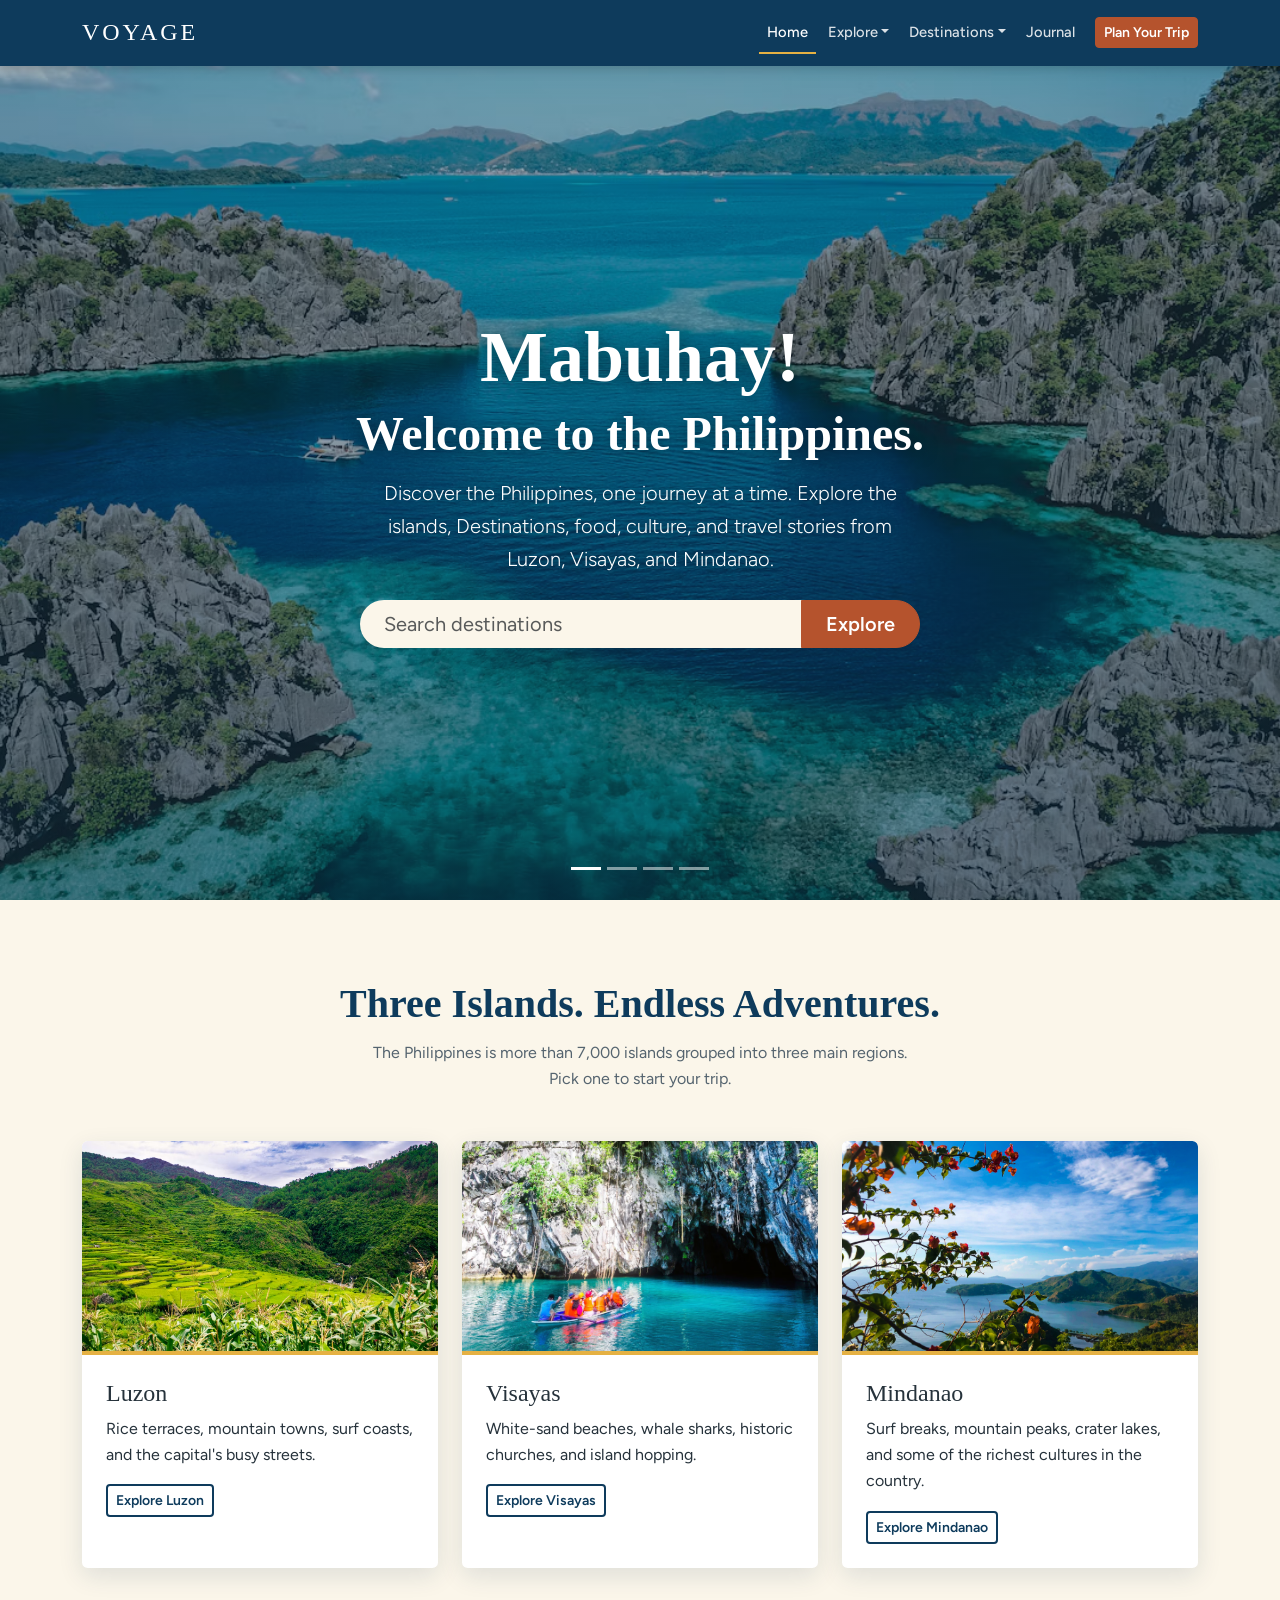
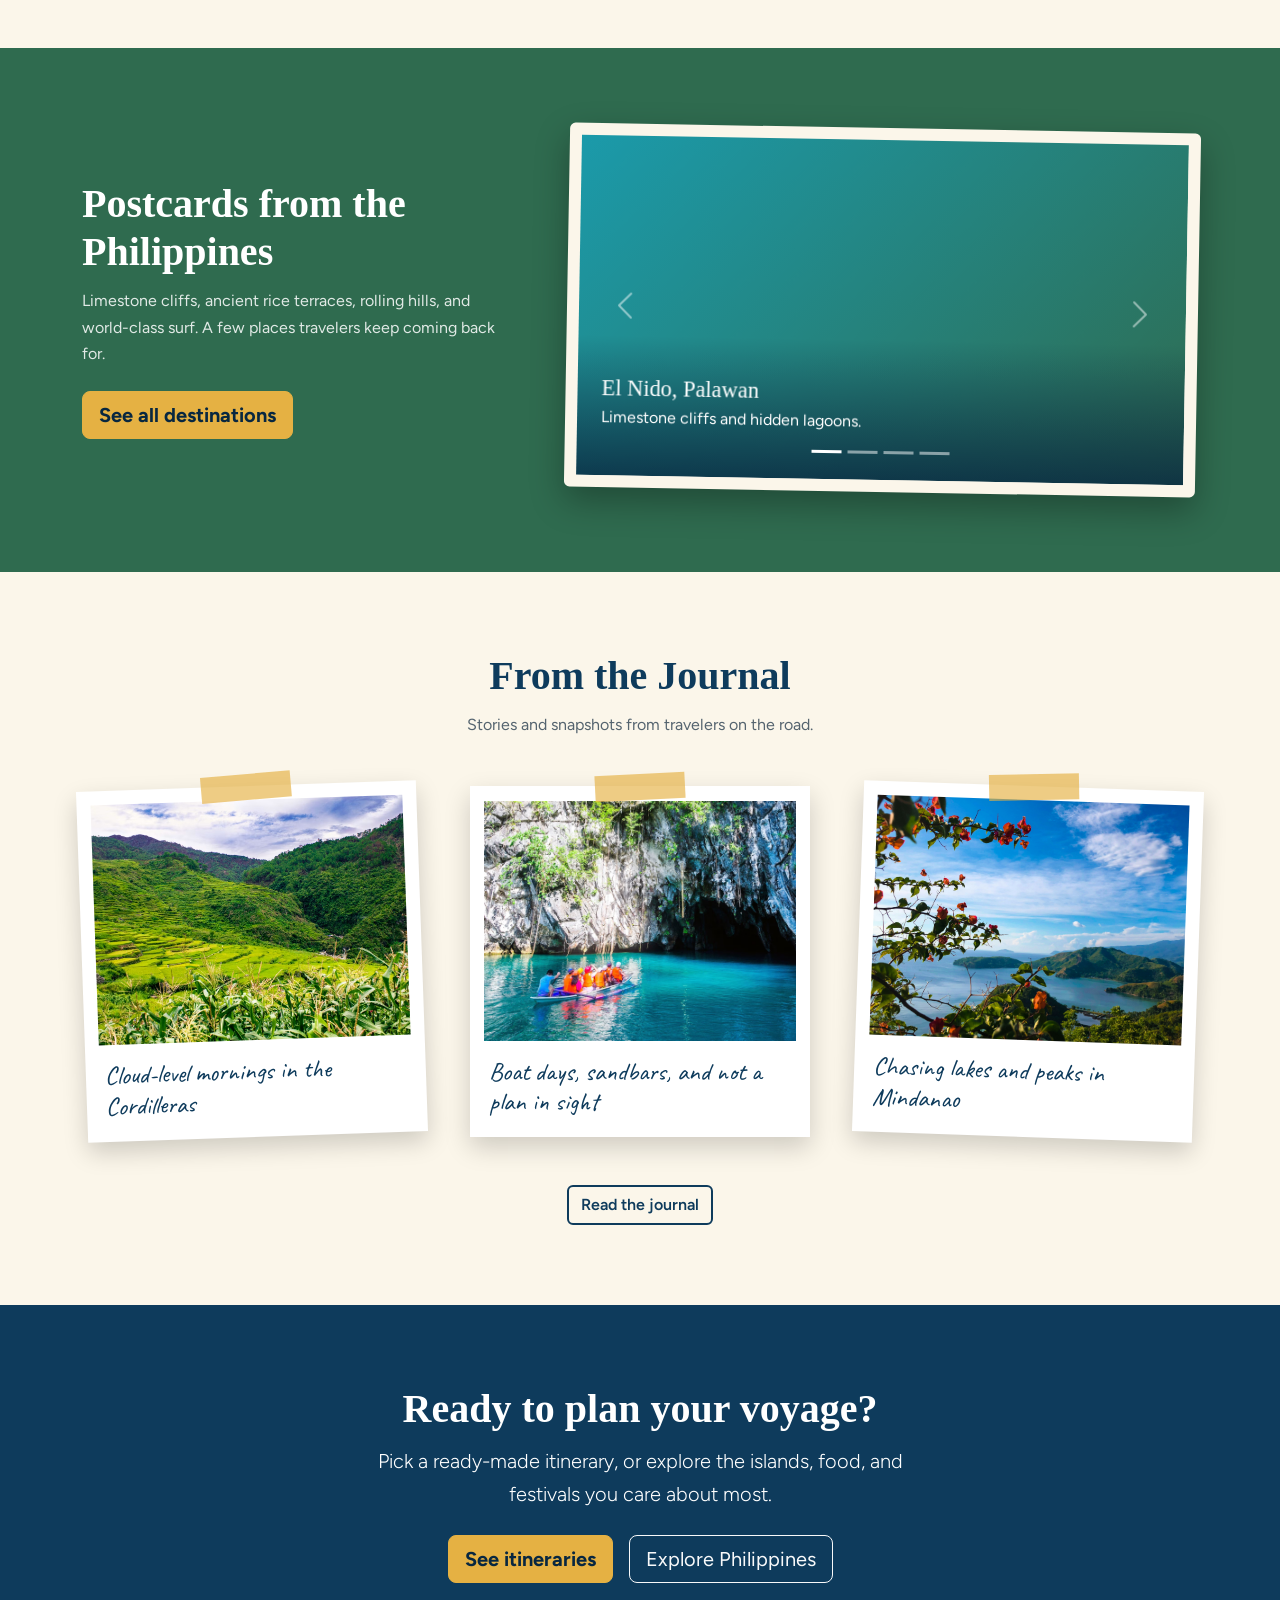
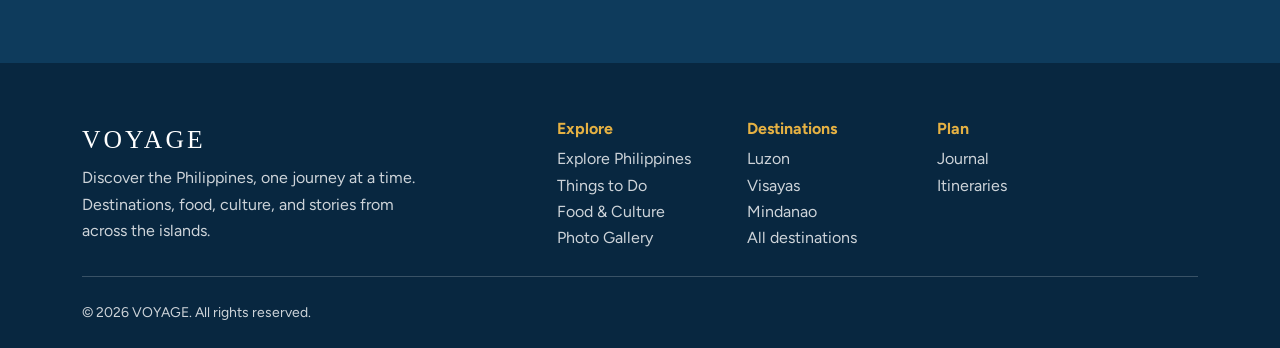
==== index.html @ e84baf8e "Merge branch 'main' of https://github.com/RainnnXD/ITEW-1-FINALS-GROUP-PROJECT" ====
<!doctype html>
<html lang="en">
  <head>
    <meta charset="UTF-8" />
    <meta name="viewport" content="width=device-width, initial-scale=1.0" />
    <meta
      name="description"
      content="Destinations, food, culture, and travel stories from Luzon, Visayas, and Mindanao."
    />
    <title>VOYAGE | Discover the Philippines</title>

    <!-- Bootstrap -->
    <link
      href="https://cdn.jsdelivr.net/npm/bootstrap@5.3.3/dist/css/bootstrap.min.css"
      rel="stylesheet"
    />

    <!-- Fonts -->
    <link rel="preconnect" href="https://fonts.googleapis.com" />
    <link rel="preconnect" href="https://fonts.gstatic.com" crossorigin />
    <link
      href="https://fonts.googleapis.com/css2?family=Caveat:wght@500;700&family=Figtree:wght@400;500;600;700&family=Fraunces:opsz,wght@9..144,600;9..144,700&display=swap"
      rel="stylesheet"
    />


    <!-- Custom CSS -->
    <link href="style.css" rel="stylesheet" />
  </head>
  <body>
    <!-- ========== NAVBAR ========== -->
    <nav
      class="navbar navbar-expand-lg navbar-voyage fixed-top"
      aria-label="Main navigation"
    >
      <div class="container">
        <a class="navbar-brand" href="index.html">VOYAGE</a>
        <button
          class="navbar-toggler"
          type="button"
          data-bs-toggle="offcanvas"
          data-bs-target="#mainMenu"
          aria-controls="mainMenu"
          aria-label="Open menu"
        >
          <span class="navbar-toggler-icon"></span>
        </button>

        <div
          class="offcanvas offcanvas-end offcanvas-voyage"
          tabindex="-1"
          id="mainMenu"
          aria-labelledby="mainMenuLabel"
        >
          <div class="offcanvas-header">
            <h5 class="offcanvas-title" id="mainMenuLabel">VOYAGE</h5>
            <button
              type="button"
              class="btn-close btn-close-white"
              data-bs-dismiss="offcanvas"
              aria-label="Close menu"
            ></button>
          </div>
          <div class="offcanvas-body">
            <ul class="navbar-nav ms-lg-auto align-items-lg-center gap-lg-1">
              <li class="nav-item">
                <a class="nav-link active" href="index.html" aria-current="page"
                  >Home</a
                >
              </li>
              <li class="nav-item dropdown">
                <a
                  class="nav-link dropdown-toggle"
                  href="explore.html"
                  role="button"
                  data-bs-toggle="dropdown"
                  aria-expanded="false"
                  >Explore</a
                >
                <ul class="dropdown-menu dropdown-menu-voyage">
                  <li>
                    <a class="dropdown-item" href="explore.html"
                      >Explore Philippines</a
                    >
                  </li>
                  <li>
                    <a class="dropdown-item" href="things-to-do.html"
                      >Things to Do</a
                    >
                  </li>
                  <li>
                    <a class="dropdown-item" href="itineraries.html"
                      >Iteneraries</a
                    >
                  </li>
                  <li>
                    <a class="dropdown-item" href="food-culture.html"
                      >Food &amp; Culture</a
                    >
                  </li>
                  <li>
                    <a class="dropdown-item" href="gallery.html"
                      >Photo Gallery</a
                    >
                  </li>
                </ul>
              </li>
              <li class="nav-item dropdown">
                <a
                  class="nav-link dropdown-toggle"
                  href="destination.html"
                  role="button"
                  data-bs-toggle="dropdown"
                  aria-expanded="false"
                  >Destinations</a
                >
                <ul class="dropdown-menu dropdown-menu-voyage">
                  <li><a class="dropdown-item" href="luzon.html">Luzon</a></li>
                  <li>
                    <a class="dropdown-item" href="visayas.html">Visayas</a>
                  </li>
                  <li>
                    <a class="dropdown-item" href="mindanao.html">Mindanao</a>
                  </li>
                  <li><hr class="dropdown-divider" /></li>
                  <li>
                    <a class="dropdown-item" href="destination.html"
                      >All destinations</a
                    >
                  </li>
                </ul>
              </li>
              <li class="nav-item">
                <a class="nav-link" href="journal.html">Journal</a>
              </li>
              <li class="nav-item ms-lg-2 mt-2 mt-lg-0">
                <a class="btn btn-terracotta btn-sm" href="itineraries.html"
                  >Plan Your Trip</a
                >
              </li>
            </ul>
          </div>
        </div>
      </div>
    </nav>

    <main id="main" tabindex="-1">
      <!-- ========== HERO (auto-playing carousel background) ========== -->
      <section
        class="hero d-flex align-items-center text-center text-white"
        aria-labelledby="heroHeading"
      >
        <div
          id="heroCarousel"
          class="carousel slide hero-carousel"
          data-bs-ride="carousel"
          data-bs-interval="2800"
          role="region"
          aria-roledescription="carousel"
          aria-label="Photos of the Philippines"
        >
          <div class="carousel-indicators">
            <button
              type="button"
              data-bs-target="#heroCarousel"
              data-bs-slide-to="0"
              class="active"
              aria-current="true"
              aria-label="Slide 1: El Nido"
            ></button>
            <button
              type="button"
              data-bs-target="#heroCarousel"
              data-bs-slide-to="1"
              aria-label="Slide 2: Banaue"
            ></button>
            <button
              type="button"
              data-bs-target="#heroCarousel"
              data-bs-slide-to="2"
              aria-label="Slide 3: Bohol"
            ></button>
            <button
              type="button"
              data-bs-target="#heroCarousel"
              data-bs-slide-to="3"
              aria-label="Slide 4: Siargao"
            ></button>
          </div>

          <div class="carousel-inner">
            <div class="carousel-item active">
              <div
                class="hero-slide hero-slide-1"
                role="img"
                aria-label="Limestone cliffs rising from the lagoons of El Nido"
              ></div>
            </div>
            <div class="carousel-item">
              <div
                class="hero-slide hero-slide-2"
                role="img"
                aria-label="The Banaue rice terraces"
              ></div>
            </div>
            <div class="carousel-item">
              <div
                class="hero-slide hero-slide-3"
                role="img"
                aria-label="Rolling green hills in Bohol"
              ></div>
            </div>
            <div class="carousel-item">
              <div
                class="hero-slide hero-slide-4"
                role="img"
                aria-label="Surf and palm trees on Siargao island"
              ></div>
            </div>
          </div>
        </div>

        <div class="container hero-content">
          <h1 id="heroHeading" class="display-2 fw-bold">
            Mabuhay!
          </h1>
          <h1 id="heroHeading" class="display-5 pb-2 fw-bold">
            Welcome to the Philippines.
          </h1>

          <p class="lead mb-4 fw-light">
            Discover the Philippines, one journey at a time. Explore the
            islands, Destinations, food, culture, and travel stories from Luzon,
            Visayas, and Mindanao.
          </p>

          <form
            class="hero-search mx-auto"
            action="destination.html"
            method="get"
            role="search"
          >
            <label for="destinationSearch" class="visually-hidden"
              >Search destinations</label
            >
            <div class="input-group input-group-lg">
              <input
                type="search"
                id="destinationSearch"
                name="q"
                class="form-control"
                placeholder="Search destinations"
              />
              <button class="btn btn-terracotta px-4" type="submit">
                Explore
              </button>
            </div>
          </form>
        </div>
      </section>

      <!-- ========== THREE ISLANDS ========== -->
      <section class="section" id="islands" aria-labelledby="islandsHeading">
        <div class="container">
          <div class="text-center mb-5">
            <h2 id="islandsHeading" class="section-title">
              Three Islands. Endless Adventures.
            </h2>
            <p class="section-sub mx-auto">
              The Philippines is more than 7,000 islands grouped into three main
              regions. Pick one to start your trip.
            </p>
          </div>

          <div class="row g-4">
            <div class="col-md-4">
              <article class="card island-card h-100">
                <div
                  class="card-img-top island-img island-luzon"
                  role="img"
                  aria-label="Rice terraces and mountains of Luzon"
                ></div>
                <div class="card-body">
                  <h3 class="card-title">Luzon</h3>
                  <p class="card-text">
                    Rice terraces, mountain towns, surf coasts, and the
                    capital's busy streets.
                  </p>
                  <a href="luzon.html" class="btn btn-outline-ocean btn-sm"
                    >Explore Luzon</a
                  >
                </div>
              </article>
            </div>
            <div class="col-md-4">
              <article class="card island-card h-100">
                <div
                  class="card-img-top island-img island-visayas"
                  role="img"
                  aria-label="White sand beach in the Visayas"
                ></div>
                <div class="card-body">
                  <h3 class="card-title">Visayas</h3>
                  <p class="card-text">
                    White-sand beaches, whale sharks, historic churches, and
                    island hopping.
                  </p>
                  <a href="visayas.html" class="btn btn-outline-ocean btn-sm"
                    >Explore Visayas</a
                  >
                </div>
              </article>
            </div>
            <div class="col-md-4">
              <article class="card island-card h-100">
                <div
                  class="card-img-top island-img island-mindanao"
                  role="img"
                  aria-label="Lakes and peaks of Mindanao"
                ></div>
                <div class="card-body">
                  <h3 class="card-title">Mindanao</h3>
                  <p class="card-text">
                    Surf breaks, mountain peaks, crater lakes, and some of the
                    richest cultures in the country.
                  </p>
                  <a href="mindanao.html" class="btn btn-outline-ocean btn-sm"
                    >Explore Mindanao</a
                  >
                </div>
              </article>
            </div>
          </div>
        </div>
      </section>

      <!-- ========== FEATURED DESTINATIONS (Carousel) ========== -->
      <section
        class="section section-green"
        id="featured"
        aria-labelledby="featuredHeading"
      >
        <div class="container">
          <div class="row align-items-center g-5">
            <div class="col-lg-5">
              <h2 id="featuredHeading" class="section-title">
                Postcards from the Philippines
              </h2>
              <p class="text-white-75 mb-4">
                Limestone cliffs, ancient rice terraces, rolling hills, and
                world-class surf. A few places travelers keep coming back for.
              </p>
              <a href="destination.html" class="btn btn-gold btn-lg"
                >See all destinations</a
              >
            </div>

            <div class="col-lg-7">
              <div class="postcard-frame">
                <div
                  id="featuredCarousel"
                  class="carousel slide"
                  role="region"
                  aria-roledescription="carousel"
                  aria-label="Featured destinations"
                >
                  <div class="carousel-indicators">
                    <button
                      type="button"
                      data-bs-target="#featuredCarousel"
                      data-bs-slide-to="0"
                      class="active"
                      aria-current="true"
                      aria-label="Slide 1: El Nido"
                    ></button>
                    <button
                      type="button"
                      data-bs-target="#featuredCarousel"
                      data-bs-slide-to="1"
                      aria-label="Slide 2: Banaue"
                    ></button>
                    <button
                      type="button"
                      data-bs-target="#featuredCarousel"
                      data-bs-slide-to="2"
                      aria-label="Slide 3: Bohol"
                    ></button>
                    <button
                      type="button"
                      data-bs-target="#featuredCarousel"
                      data-bs-slide-to="3"
                      aria-label="Slide 4: Siargao"
                    ></button>
                  </div>

                  <div class="carousel-inner">
                    <div class="carousel-item active">
                      <div
                        class="slide slide-elnido"
                        role="img"
                        aria-label="Limestone cliffs rising from the lagoons of El Nido"
                      ></div>
                      <div class="carousel-caption">
                        <h3>El Nido, Palawan</h3>
                        <p>Limestone cliffs and hidden lagoons.</p>
                      </div>
                    </div>
                    <div class="carousel-item">
                      <div
                        class="slide slide-banaue"
                        role="img"
                        aria-label="The Banaue rice terraces"
                      ></div>
                      <div class="carousel-caption">
                        <h3>Banaue, Ifugao</h3>
                        <p>
                          Rice terraces carved into the Cordillera mountains.
                        </p>
                      </div>
                    </div>
                    <div class="carousel-item">
                      <div
                        class="slide slide-bohol"
                        role="img"
                        aria-label="Rolling green hills in Bohol"
                      ></div>
                      <div class="carousel-caption">
                        <h3>Bohol</h3>
                        <p>Chocolate Hills, tarsiers, and river cruises.</p>
                      </div>
                    </div>
                    <div class="carousel-item">
                      <div
                        class="slide slide-siargao"
                        role="img"
                        aria-label="Surf and palm trees on Siargao island"
                      ></div>
                      <div class="carousel-caption">
                        <h3>Siargao</h3>
                        <p>
                          Surf breaks, palm-lined roads, and island hopping.
                        </p>
                      </div>
                    </div>
                  </div>

                  <button
                    class="carousel-control-prev"
                    type="button"
                    data-bs-target="#featuredCarousel"
                    data-bs-slide="prev"
                  >
                    <span
                      class="carousel-control-prev-icon"
                      aria-hidden="true"
                    ></span>
                    <span class="visually-hidden">Previous destination</span>
                  </button>
                  <button
                    class="carousel-control-next"
                    type="button"
                    data-bs-target="#featuredCarousel"
                    data-bs-slide="next"
                  >
                    <span
                      class="carousel-control-next-icon"
                      aria-hidden="true"
                    ></span>
                    <span class="visually-hidden">Next destination</span>
                  </button>
                </div>
              </div>
            </div>
          </div>
        </div>
      </section>

      <!-- ========== JOURNAL TEASER (Polaroids) ========== -->
      <section class="section" id="journal" aria-labelledby="journalHeading">
        <div class="container">
          <div class="text-center mb-5">
            <h2 id="journalHeading" class="section-title">From the Journal</h2>
            <p class="section-sub mx-auto">
              Stories and snapshots from travelers on the road.
            </p>
          </div>

          <div class="row g-5 justify-content-center">
            <div class="col-sm-8 col-md-4">
              <a href="journal-entry.html" class="text-decoration-none">
                <figure class="polaroid tilt-left mb-0">
                  <div
                    class="polaroid-img island-luzon"
                    role="img"
                    aria-label="Misty rice terraces in the morning"
                  ></div>
                  <figcaption class="handwritten">
                    Cloud-level mornings in the Cordilleras
                  </figcaption>
                </figure>
              </a>
            </div>
            <div class="col-sm-8 col-md-4 mt-md-5">
              <a href="journal-entry.html" class="text-decoration-none">
                <figure class="polaroid mb-0">
                  <div
                    class="polaroid-img island-visayas"
                    role="img"
                    aria-label="A white sandbar surrounded by clear water"
                  ></div>
                  <figcaption class="handwritten">
                    Boat days, sandbars, and not a plan in sight
                  </figcaption>
                </figure>
              </a>
            </div>
            <div class="col-sm-8 col-md-4">
              <a href="journal-entry.html" class="text-decoration-none">
                <figure class="polaroid tilt-right mb-0">
                  <div
                    class="polaroid-img island-mindanao"
                    role="img"
                    aria-label="A crater lake surrounded by peaks"
                  ></div>
                  <figcaption class="handwritten">
                    Chasing lakes and peaks in Mindanao
                  </figcaption>
                </figure>
              </a>
            </div>
          </div>

          <div class="text-center mt-5">
            <a href="journal.html" class="btn btn-outline-ocean"
              >Read the journal</a
            >
          </div>
        </div>
      </section>

      <section class="cta text-center" aria-labelledby="ctaHeading">
        <div class="container">
          <h2 id="ctaHeading" class="section-title">
            Ready to plan your voyage?
          </h2>
          <p class="lead mb-4 mx-auto" style="max-width: 560px">
            Pick a ready-made itinerary, or explore the islands, food, and
            festivals you care about most.
          </p>
          <div class="d-flex flex-wrap justify-content-center gap-3">
            <a href="itineraries.html" class="btn btn-gold btn-lg"
              >See itineraries</a
            >
            <a href="explore.html" class="btn btn-outline-light btn-lg"
              >Explore Philippines</a
            >
          </div>
        </div>
      </section>
    </main>

    <!-- ========== FOOTER ========== -->
    <footer class="footer">
      <div class="container">
        <div class="row g-4">
          <div class="col-lg-4">
            <p class="footer-brand">VOYAGE</p>
            <p class="mb-0">
              Discover the Philippines, one journey at a time. Destinations,
              food, culture, and stories from across the islands.
            </p>
          </div>
          <div class="col-6 col-lg-2 offset-lg-1">
            <h2 class="footer-head">Explore</h2>
            <ul class="list-unstyled mb-0">
              <li><a href="explore.html">Explore Philippines</a></li>
              <li><a href="things-to-do.html">Things to Do</a></li>
              <li><a href="food-culture.html">Food &amp; Culture</a></li>
              <li><a href="gallery.html">Photo Gallery</a></li>
            </ul>
          </div>
          <div class="col-6 col-lg-2">
            <h2 class="footer-head">Destinations</h2>
            <ul class="list-unstyled mb-0">
              <li><a href="luzon.html">Luzon</a></li>
              <li><a href="visayas.html">Visayas</a></li>
              <li><a href="mindanao.html">Mindanao</a></li>
              <li><a href="destination.html">All destinations</a></li>
            </ul>
          </div>
          <div class="col-6 col-lg-2">
            <h2 class="footer-head">Plan</h2>
            <ul class="list-unstyled mb-0">
              <li><a href="journal.html">Journal</a></li>
              <li><a href="itineraries.html">Itineraries</a></li>
            </ul>
          </div>
        </div>
        <hr class="my-4" />
        <p class="small mb-0">&copy; 2026 VOYAGE. All rights reserved.</p>
      </div>
    </footer>

    <!-- Bootstrap JS (navbar offcanvas, dropdowns, carousel, tabs, accordion) -->
    <script src="https://cdn.jsdelivr.net/npm/bootstrap@5.3.3/dist/js/bootstrap.bundle.min.js"></script>
  </body>
</html>
---- style.css ----
:root {
  --cream: #fbf6ea;
  --sand: #f1e7d0;
  --ocean: #0e3b5c;
  --ocean-dark: #082740;
  --green: #2f6b4f;
  --green-dark: #24543e;
  /* Darkened slightly so white text on terracotta passes WCAG AA (4.5:1) */
  --terracotta: #b5532d;
  --terracotta-dark: #96441f;
  --gold: #e5b143;
  --ink: #26323b;

  --bs-body-font-family: "Figtree", system-ui, sans-serif;
  --bs-body-bg: var(--cream);
  --bs-body-color: var(--ink);
  --bs-body-color-rgb: 38, 50, 59;
  /* Bootstrap 5.3 colors links through the -rgb variables */
  --bs-link-color-rgb: 14, 59, 92;
  --bs-link-hover-color-rgb: 8, 39, 64;
}

html {
  scroll-behavior: smooth;
  scroll-padding-top: 76px; /* keeps anchored sections clear of the fixed navbar */
}
body {
  min-height: 100vh;
  padding-top: 64px;
  line-height: 1.65;
}

h1,
h2,
h3,
h4,
h5,
.navbar-brand,
.footer-brand {
  font-family: "Frances", Georgia, serif;
  color: var(--ocean);
}

/* Focus ring: ocean on light backgrounds, gold on dark ones */
:focus-visible {
  outline: 3px solid var(--ocean);
  outline-offset: 2px;
}
.navbar-voyage :focus-visible,
.offcanvas-voyage :focus-visible,
.section-green :focus-visible,
.cta :focus-visible,
.footer :focus-visible,
.hero :focus-visible {
  outline-color: var(--gold);
}

/* ---------- Navbar ---------- */
.navbar-voyage {
  background: var(--ocean);
  min-height: 64px;
  box-shadow: 0 2px 12px rgba(0, 0, 0, 0.2);
}
.navbar-voyage .navbar-brand {
  color: #fff;
  font-size: 1.5rem;
  letter-spacing: 0.12em;
}
.navbar-voyage .nav-link {
  color: rgba(255, 255, 255, 0.85);
  font-size: 0.92rem;
  font-weight: 500;
  padding: 0.5rem 0.7rem;
  border-bottom: 2px solid transparent;
}
.navbar-voyage .nav-link:hover,
.navbar-voyage .nav-link:focus,
.navbar-voyage .nav-link.active,
.navbar-voyage .nav-link.show {
  color: #fff;
  border-bottom-color: var(--gold);
}
.navbar-voyage .navbar-toggler {
  border-color: #ffffff;
  border-width: 2px;
}
.navbar-voyage .navbar-toggler:focus {
  box-shadow: 0 0 0 0.2rem rgba(229, 177, 67, 0.5);
}
.navbar-voyage .navbar-toggler-icon {
  filter: invert(1);
}

.offcanvas-voyage {
  background: var(--ocean);
  color: #fff;
}
.offcanvas-voyage .offcanvas-title {
  color: #fff;
  letter-spacing: 0.12em;
}
@media (min-width: 992px) {
  .offcanvas-voyage {
    background: transparent;
  }
}
.dropdown-menu-voyage {
  --bs-dropdown-link-active-bg: var(--ocean);
  --bs-dropdown-link-hover-bg: var(--sand);
  --bs-dropdown-link-hover-color: var(--ocean);
  background: var(--cream);
  border: 0;
  border-top: 3px solid var(--gold);
  border-radius: 0 0 0.5rem 0.5rem;
}

/* ---------- Buttons (built on Bootstrap's btn variables so
   hover / active / focus / disabled states all work) ---------- */
.btn-terracotta {
  --bs-btn-color: #fff;
  --bs-btn-bg: var(--terracotta);
  --bs-btn-border-color: var(--terracotta);
  --bs-btn-hover-color: #fff;
  --bs-btn-hover-bg: var(--terracotta-dark);
  --bs-btn-hover-border-color: var(--terracotta-dark);
  --bs-btn-focus-shadow-rgb: 229, 177, 67;
  --bs-btn-active-color: #fff;
  --bs-btn-active-bg: var(--terracotta-dark);
  --bs-btn-active-border-color: var(--terracotta-dark);
  --bs-btn-disabled-color: #fff;
  --bs-btn-disabled-bg: var(--terracotta);
  --bs-btn-disabled-border-color: var(--terracotta);
  font-weight: 600;
}
.btn-gold {
  --bs-btn-color: var(--ocean-dark);
  --bs-btn-bg: var(--gold);
  --bs-btn-border-color: var(--gold);
  --bs-btn-hover-color: var(--ocean-dark);
  --bs-btn-hover-bg: #f0c25e;
  --bs-btn-hover-border-color: #f0c25e;
  --bs-btn-focus-shadow-rgb: 229, 177, 67;
  --bs-btn-active-color: var(--ocean-dark);
  --bs-btn-active-bg: #d9a232;
  --bs-btn-active-border-color: #d9a232;
  font-weight: 700;
}
.btn-outline-ocean {
  --bs-btn-color: var(--ocean);
  --bs-btn-border-width: 2px;
  --bs-btn-border-color: var(--ocean);
  --bs-btn-hover-color: #fff;
  --bs-btn-hover-bg: var(--ocean);
  --bs-btn-hover-border-color: var(--ocean);
  --bs-btn-focus-shadow-rgb: 14, 59, 92;
  --bs-btn-active-color: #fff;
  --bs-btn-active-bg: var(--ocean-dark);
  --bs-btn-active-border-color: var(--ocean-dark);
  font-weight: 600;
}

/* ---------- Image placeholders ----------
   Each uses a photo from images/ with a color gradient underneath.
   Drop your photos into images/ using the file names below. */
.hero {
  /* Fills the first screen, minus the 64px fixed navbar */
  min-height: calc(100vh - 64px);
  min-height: calc(100svh - 64px);
  background:
    linear-gradient(
      180deg,
      rgba(8, 39, 64, 0.35) 0%,
      rgba(8, 39, 64, 0.55) 100%
    ),
    url("hero1_img.avif") center / cover no-repeat,
    linear-gradient(180deg, #2c7a8c 0%, #b8bfc0 45%, #e8d7a8 100%);
}
.island-luzon {
  background:
    url("img/luzon.avif") center / cover,
    linear-gradient(135deg, #2f6b4f, #e5b143);
}
.island-luzon:hover {
  transition: ease-in-out 0.2s;
  transform: scale(1.03);
}
.island-visayas {
  background:
    url("img/visayas.avif") center / cover,
    linear-gradient(135deg, #1b9aaa, #f3e2b3);
}
.island-visayas:hover {
  transition: ease-in-out 0.2s;
  transform: scale(1.03);
}
.island-mindanao {
  background:
    url("img/mindanao.jpg") center / cover,
    linear-gradient(135deg, #0e3b5c, #3f8f87);
}
.island-mindanao:hover {
  transition: ease-in-out 0.2s;
  transform: scale(1.03);
}
.slide-elnido {
  background:
    url("images/elnido.jpg") center / cover,
    linear-gradient(135deg, #1b9aaa, #2f6b4f);
}
.slide-banaue {
  background:
    url("images/banaue.jpg") center / cover,
    linear-gradient(135deg, #5b8c3a, #2f6b4f);
}
.slide-bohol {
  background:
    url("images/bohol.jpg") center / cover,
    linear-gradient(135deg, #a8b45a, #6b8f3e);
}
.slide-siargao {
  background:
    url("images/siargao.jpg") center / cover,
    linear-gradient(135deg, #3fa7b5, #e5b143);
}

/* ---------- Hero ---------- */
.hero-content {
  padding: 4rem 0;
}
.hero h1 {
  color: #fff;
  text-shadow: 0 2px 18px rgba(0, 0, 0, 0.45);
  line-height: 1.15;
}
.hero .lead {
  max-width: 560px;
  margin-inline: auto;
  text-shadow: 0 1px 8px rgba(0, 0, 0, 0.4);
}
.hero-search {
  max-width: 560px;
}
.hero-search .form-control {
  border: 0;
  border-radius: 50rem 0 0 50rem;
  padding-left: 1.5rem;
}
.hero-search .form-control:focus {
  box-shadow: 0 0 0 0.25rem rgba(229, 177, 67, 0.6);
  position: relative;
  z-index: 3;
}
.hero-search .btn {
  border-radius: 0 50rem 50rem 0;
}

/* ---------- Hero carousel (slide effect) ---------- */
.hero {
  position: relative;
  overflow: hidden;
}

.hero-carousel {
  position: absolute;
  inset: 0;
}
.hero-carousel .carousel-inner,
.hero-carousel .carousel-item,
.hero-slide {
  height: 100%;
}

.hero-slide {
  position: relative;
}
/* Dark overlay so the white text stays readable on every photo */
.hero-slide::after {
  content: "";
  position: absolute;
  inset: 0;
  background: linear-gradient(
    180deg,
    rgba(8, 39, 64, 0.35) 0%,
    rgba(8, 39, 64, 0.55) 100%
  );
}

/* Hero photos: change the file names here (they are separate from the postcard carousel) */
.hero-slide-1 {
  background: url("img/hero1_img.avif") center / cover no-repeat;
}
.hero-slide-2 {
  background: url("img/hero2_img.avif") center / cover no-repeat;
}
.hero-slide-3 {
  background: url("img/hero3_img.avif") center / cover no-repeat;
}
.hero-slide-4 {
  background: url("img/hero4_img.avif") center / cover no-repeat;
}

.hero-carousel .carousel-indicators {
  margin-bottom: 1.25rem;
}

/* Keep the text and search box above the slideshow */
.hero .hero-content {
  position: relative;
  z-index: 1;
}

/* ---------- Sections ---------- */
.section {
  padding: 5rem 0;
}
.section-title {
  font-size: clamp(1.8rem, 3.5vw, 2.5rem);
  font-weight: 700;
  margin-bottom: 0.75rem;
}
.section-sub {
  max-width: 560px;
  color: #55646f;
}
.section-green {
  background: var(--green);
  color: #fff;
}
/* Headings default to ocean blue, which is unreadable on green / ocean */
.section-green h2,
.section-green h3,
.cta h2 {
  color: #fff;
}
.section-sand {
  background: var(--sand);
}
.text-white-75 {
  color: rgba(255, 255, 255, 0.85);
}

/* ---------- Island cards (postcard feel) ---------- */
.island-card {
  border: 0;
  border-radius: 0.35rem;
  background: #fff;
  box-shadow: 0 8px 24px rgba(14, 59, 92, 0.12);
  overflow: hidden;
}
.island-img {
  height: 210px;
}
.island-card .card-title {
  font-size: 1.5rem;
}
.island-card .card-body {
  border-top: 4px solid var(--gold);
  padding: 1.5rem;
}

/* ---------- Carousel as postcard ---------- */
.postcard-frame {
  background: var(--cream);
  padding: 0.75rem;
  border-radius: 0.35rem;
  box-shadow: 0 14px 34px rgba(0, 0, 0, 0.3);
  transform: rotate(1deg);
}
.postcard-frame .slide {
  height: 340px;
}
.postcard-frame .carousel-caption {
  left: 0;
  right: 0;
  bottom: 0;
  padding: 2.5rem 1.5rem 2.8rem;
  text-align: left;
  background: linear-gradient(transparent, rgba(8, 39, 64, 0.8));
}
.postcard-frame .carousel-caption h3 {
  color: #fff;
  font-size: 1.4rem;
  margin-bottom: 0.1rem;
}
.postcard-frame .carousel-caption p {
  margin: 0;
}

/* ---------- Polaroid journal cards ---------- */
.polaroid {
  position: relative;
  background: #fff;
  padding: 0.9rem 0.9rem 1.2rem;
  box-shadow: 0 10px 24px rgba(0, 0, 0, 0.18);
  transition: transform 0.2s ease;
}
.polaroid::before {
  /* tape */
  content: "";
  position: absolute;
  top: -12px;
  left: 50%;
  width: 90px;
  height: 26px;
  margin-left: -45px;
  background: rgba(229, 177, 67, 0.65);
  transform: rotate(-3deg);
}
.polaroid-img {
  height: 240px;
}
.tilt-left {
  transform: rotate(-2deg);
}
.tilt-right {
  transform: rotate(2deg);
}
.polaroid:hover {
  transform: rotate(0) translateY(-4px);
}
.handwritten {
  font-family: "Caveat", cursive;
  font-size: 1.6rem;
  line-height: 1.2;
  color: var(--ocean);
  margin: 1rem 0.3rem 0;
}

/* ---------- CTA ---------- */
.cta {
  padding: 5rem 0;
  color: #fff;
  background:
    linear-gradient(rgba(14, 59, 92, 0.88), rgba(14, 59, 92, 0.88)),
    url("images/hero.jpg") center / cover,
    var(--ocean);
}

/* ---------- Footer ---------- */
.footer {
  background: var(--ocean-dark);
  color: rgba(255, 255, 255, 0.8);
  padding: 3.5rem 0 1.5rem;
}
.footer-brand {
  color: #fff;
  font-size: 1.6rem;
  letter-spacing: 0.12em;
  margin-bottom: 0.25rem;
}
.footer-head {
  font-family: "Figtree", sans-serif;
  font-size: 1rem;
  font-weight: 700;
  color: var(--gold);
}
.footer a {
  color: rgba(255, 255, 255, 0.8);
  text-decoration: none;
}
.footer a:hover {
  color: #fff;
  text-decoration: underline;
}
.footer hr {
  border-color: rgba(255, 255, 255, 0.2);
  opacity: 1;
}

/* ---------- Responsive & motion ---------- */
@media (max-width: 991.98px) {
  .navbar-voyage .nav-link {
    font-size: 1.05rem;
    border-bottom: 0;
  }
  .postcard-frame {
    transform: none;
  }
}
@media (max-width: 575.98px) {
  .section {
    padding: 3.5rem 0;
  }
  .postcard-frame .slide {
    height: 260px;
  }
  .tilt-left,
  .tilt-right {
    transform: none;
  }
}
@media (prefers-reduced-motion: reduce) {
  html {
    scroll-behavior: auto;
  }
  .polaroid {
    transition: none;
  }
}
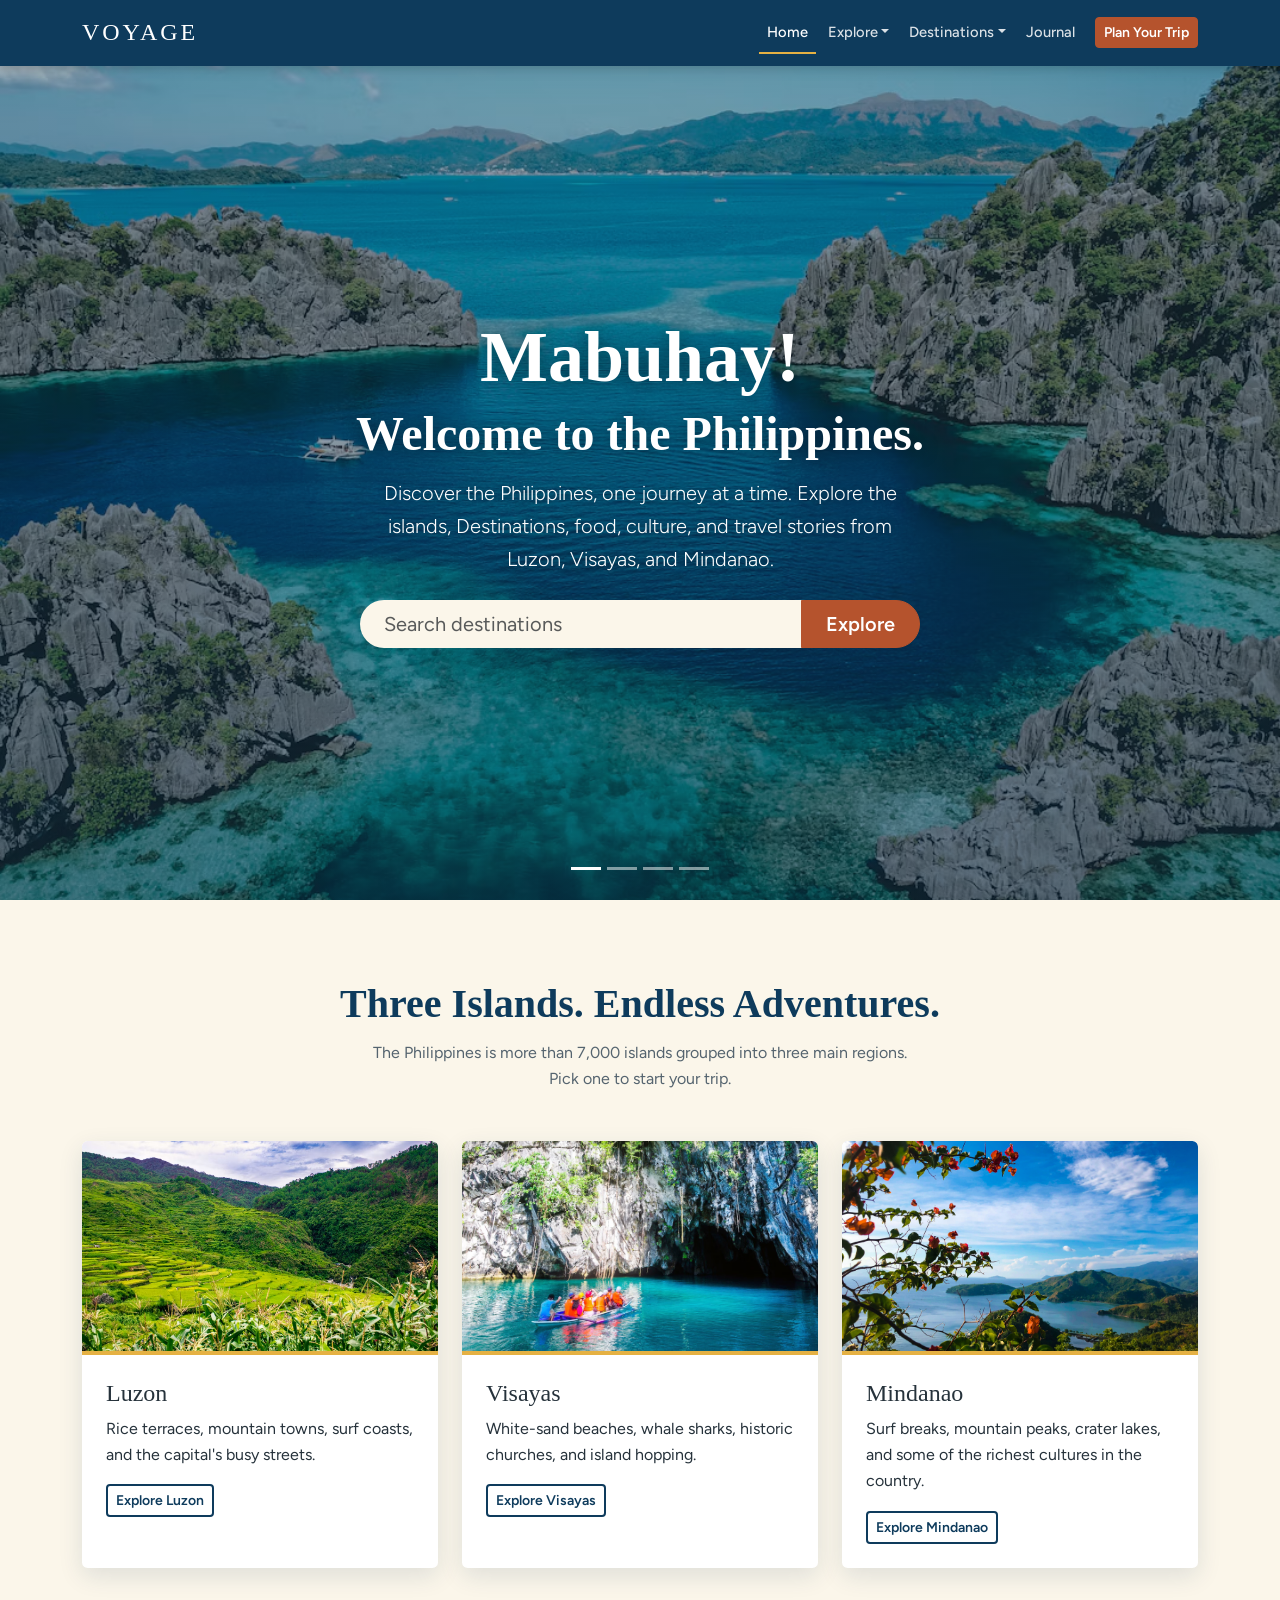
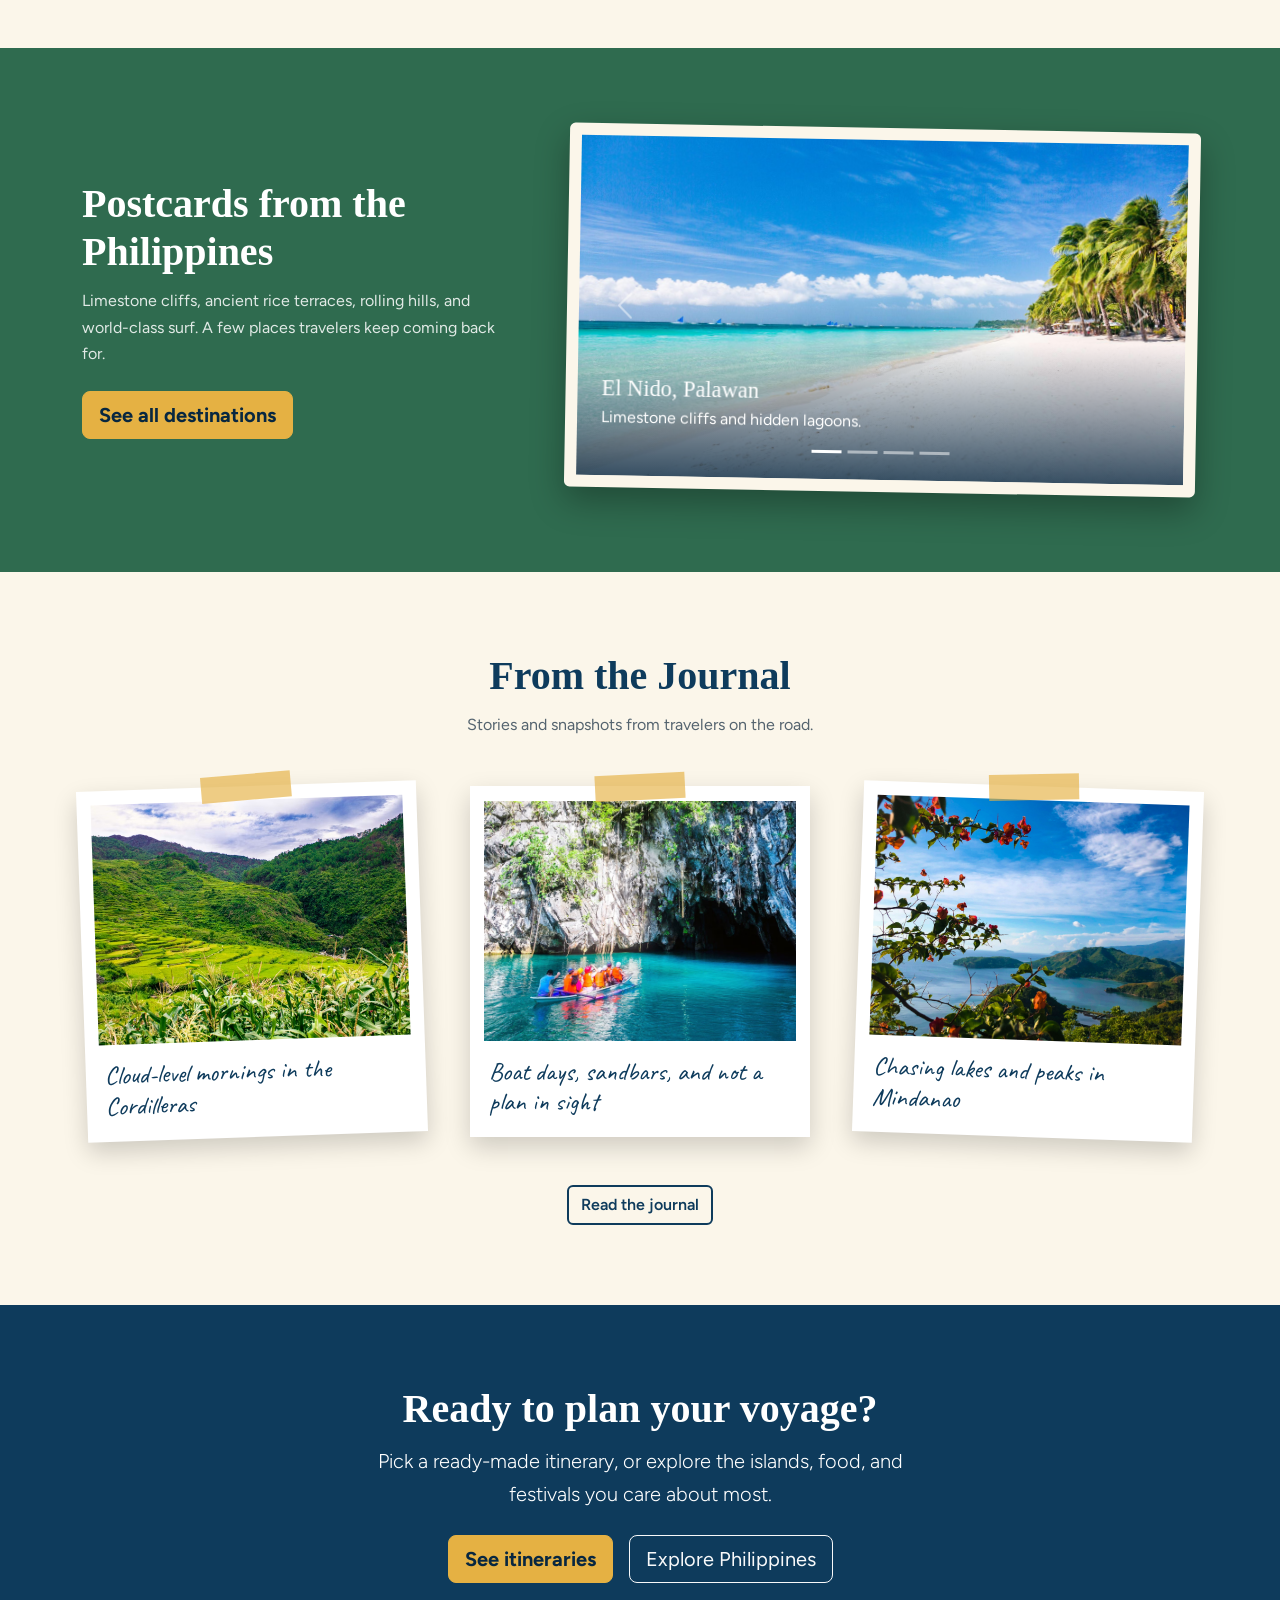
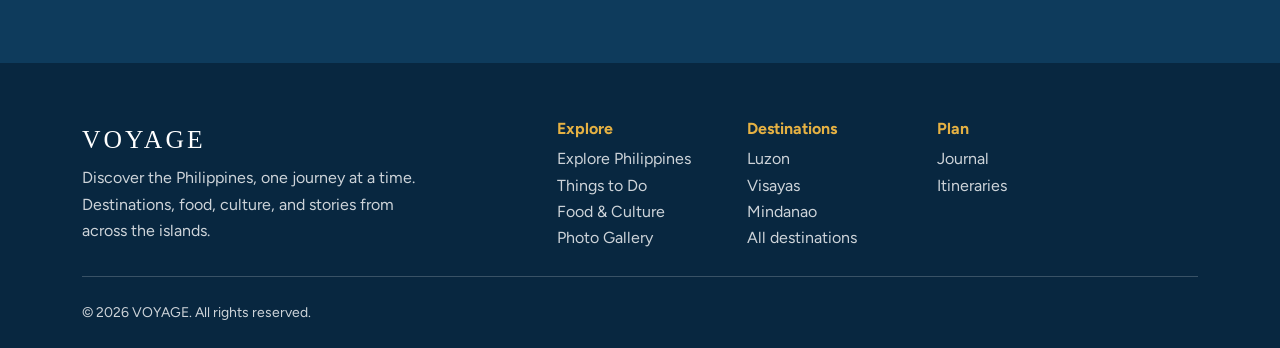
==== commit f37f61f0: "Merge branch 'main' of https://github.com/RainnnXD/ITEW-1-FINALS-GROUP-PROJECT" ====
--- a/index.html
+++ b/index.html
@@ -369,7 +369,7 @@
                       type="button"
                       data-bs-target="#featuredCarousel"
                       data-bs-slide-to="0"
-                      class="active"
+                      class="active "
                       aria-current="true"
                       aria-label="Slide 1: El Nido"
                     ></button>
@@ -396,7 +396,7 @@
                   <div class="carousel-inner">
                     <div class="carousel-item active">
                       <div
-                        class="slide slide-elnido"
+                        class="slide slide-boracay"
                         role="img"
                         aria-label="Limestone cliffs rising from the lagoons of El Nido"
                       ></div>
@@ -407,7 +407,7 @@
                     </div>
                     <div class="carousel-item">
                       <div
-                        class="slide slide-banaue"
+                        class="slide slide-hulugan-falls"
                         role="img"
                         aria-label="The Banaue rice terraces"
                       ></div>
@@ -420,7 +420,7 @@
                     </div>
                     <div class="carousel-item">
                       <div
-                        class="slide slide-bohol"
+                        class="slide slide-intramuros"
                         role="img"
                         aria-label="Rolling green hills in Bohol"
                       ></div>
@@ -431,7 +431,7 @@
                     </div>
                     <div class="carousel-item">
                       <div
-                        class="slide slide-siargao"
+                        class="slide slide-kayangan-lake"
                         role="img"
                         aria-label="Surf and palm trees on Siargao island"
                       ></div>
--- a/style.css
+++ b/style.css
@@ -160,8 +160,8 @@
 }
 
 /* ---------- Image placeholders ----------
-   Each uses a photo from images/ with a color gradient underneath.
-   Drop your photos into images/ using the file names below. */
+Each uses a photo from images/ with a color gradient underneath.
+Drop your photos into images/ using the file names below. */
 .hero {
   /* Fills the first screen, minus the 64px fixed navbar */
   min-height: calc(100vh - 64px);
@@ -202,24 +202,43 @@
   transition: ease-in-out 0.2s;
   transform: scale(1.03);
 }
-.slide-elnido {
-  background:
-    url("images/elnido.jpg") center / cover,
+/* Hero photos: change the file names here (they are separate from the postcard carousel) */
+.hero-slide-1 {
+  background: url("img/hero1_img.avif") center / cover no-repeat;
+}
+.hero-slide-2 {
+  background: url("img/hero2_img.avif") center / cover no-repeat;
+}
+.hero-slide-3 {
+  background: url("img/hero3_img.avif") center / cover no-repeat;
+}
+.hero-slide-4 {
+  background: url("img/hero4_img.avif") center / cover no-repeat;
+}
+
+.hero-carousel .carousel-indicators {
+  margin-bottom: 1.25rem;
+}
+
+/* Keep the text and search box above the slideshow */
+.hero .hero-content {
+  position: relative;
+  z-index: 1;
+}
+.slide-boracay {
+  background: url("img/boracay.jpg") center / cover,
     linear-gradient(135deg, #1b9aaa, #2f6b4f);
 }
-.slide-banaue {
-  background:
-    url("images/banaue.jpg") center / cover,
+.slide-hulugan-falls {
+  background: url("img/hulugan_falls.jpeg") center / cover,
     linear-gradient(135deg, #5b8c3a, #2f6b4f);
 }
-.slide-bohol {
-  background:
-    url("images/bohol.jpg") center / cover,
+.slide-intramuros {
+  background:url("img/intramuros.jpeg") center / cover,
     linear-gradient(135deg, #a8b45a, #6b8f3e);
 }
-.slide-siargao {
-  background:
-    url("images/siargao.jpg") center / cover,
+.slide-kayangan-lake {
+  background:url("img/kayangan_lake.jpeg") center / cover,
     linear-gradient(135deg, #3fa7b5, #e5b143);
 }
 
@@ -283,30 +302,6 @@
     rgba(8, 39, 64, 0.35) 0%,
     rgba(8, 39, 64, 0.55) 100%
   );
-}
-
-/* Hero photos: change the file names here (they are separate from the postcard carousel) */
-.hero-slide-1 {
-  background: url("img/hero1_img.avif") center / cover no-repeat;
-}
-.hero-slide-2 {
-  background: url("img/hero2_img.avif") center / cover no-repeat;
-}
-.hero-slide-3 {
-  background: url("img/hero3_img.avif") center / cover no-repeat;
-}
-.hero-slide-4 {
-  background: url("img/hero4_img.avif") center / cover no-repeat;
-}
-
-.hero-carousel .carousel-indicators {
-  margin-bottom: 1.25rem;
-}
-
-/* Keep the text and search box above the slideshow */
-.hero .hero-content {
-  position: relative;
-  z-index: 1;
 }
 
 /* ---------- Sections ---------- */
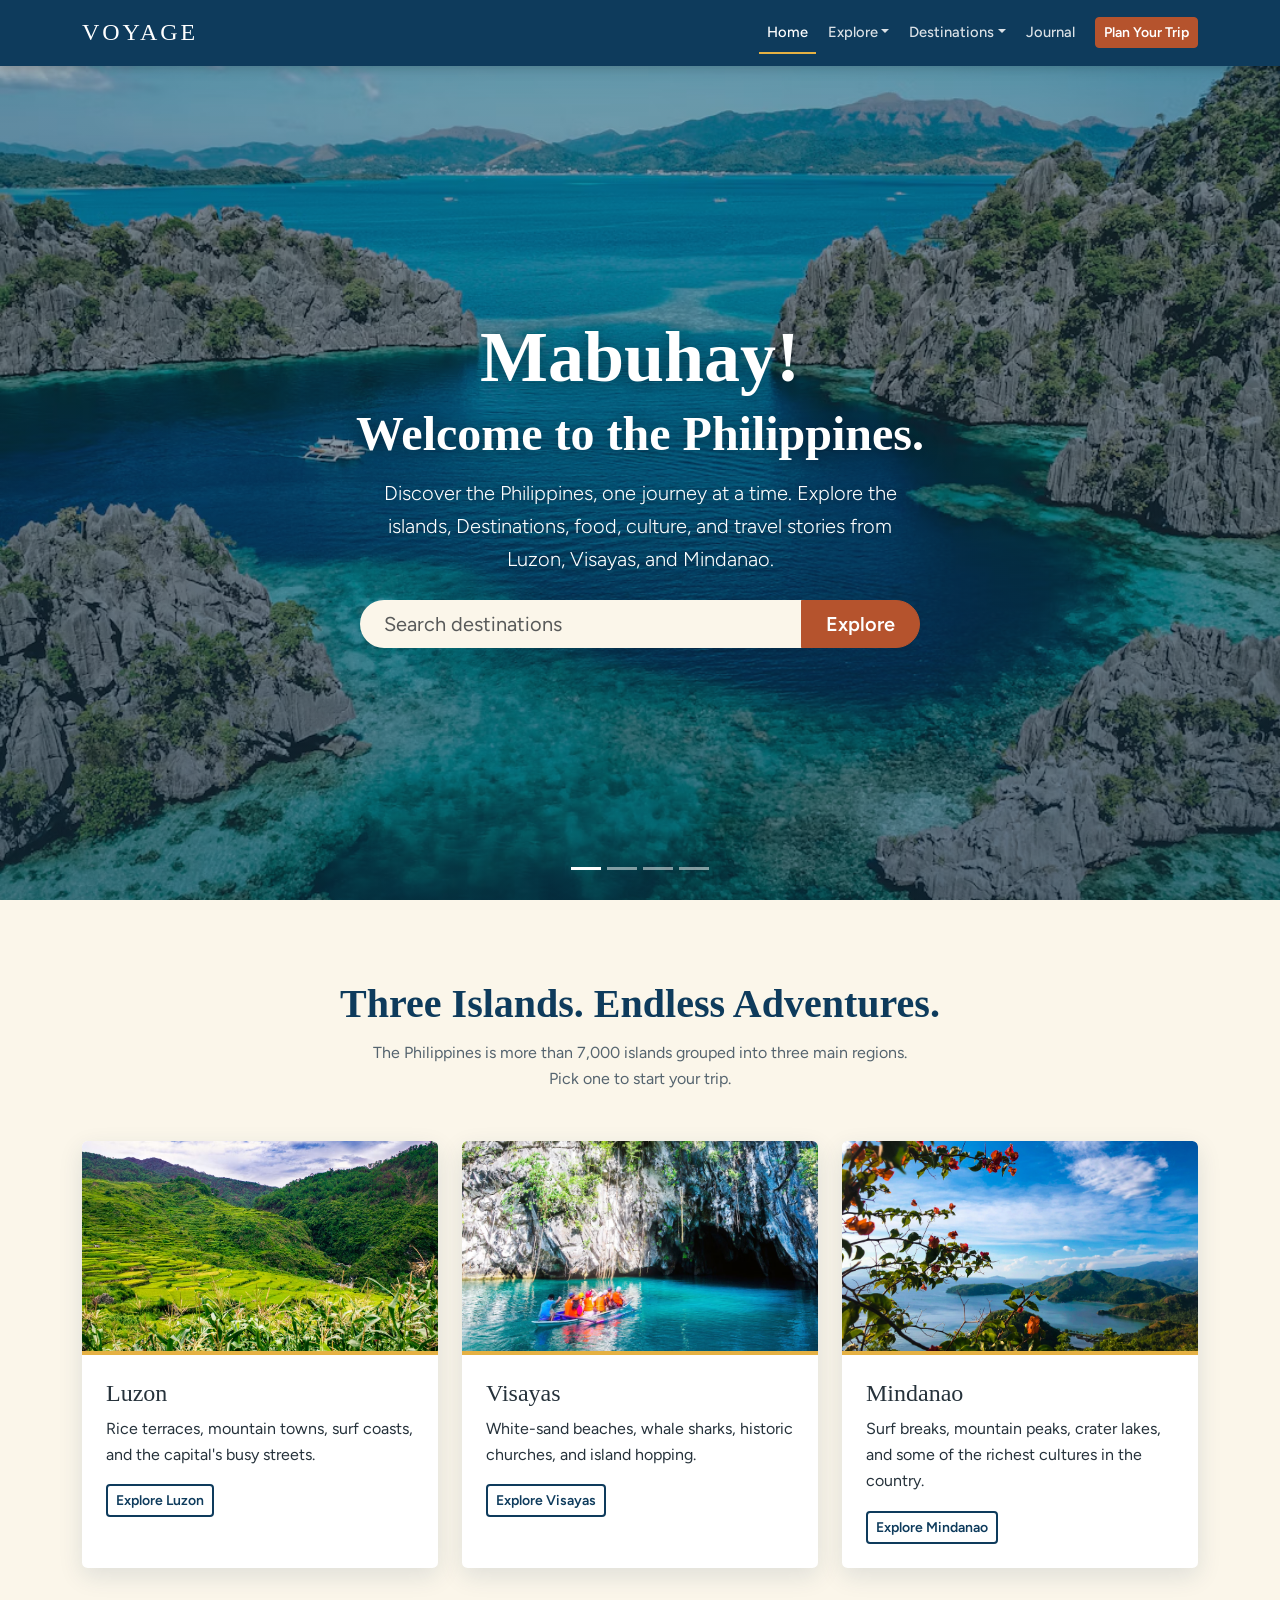
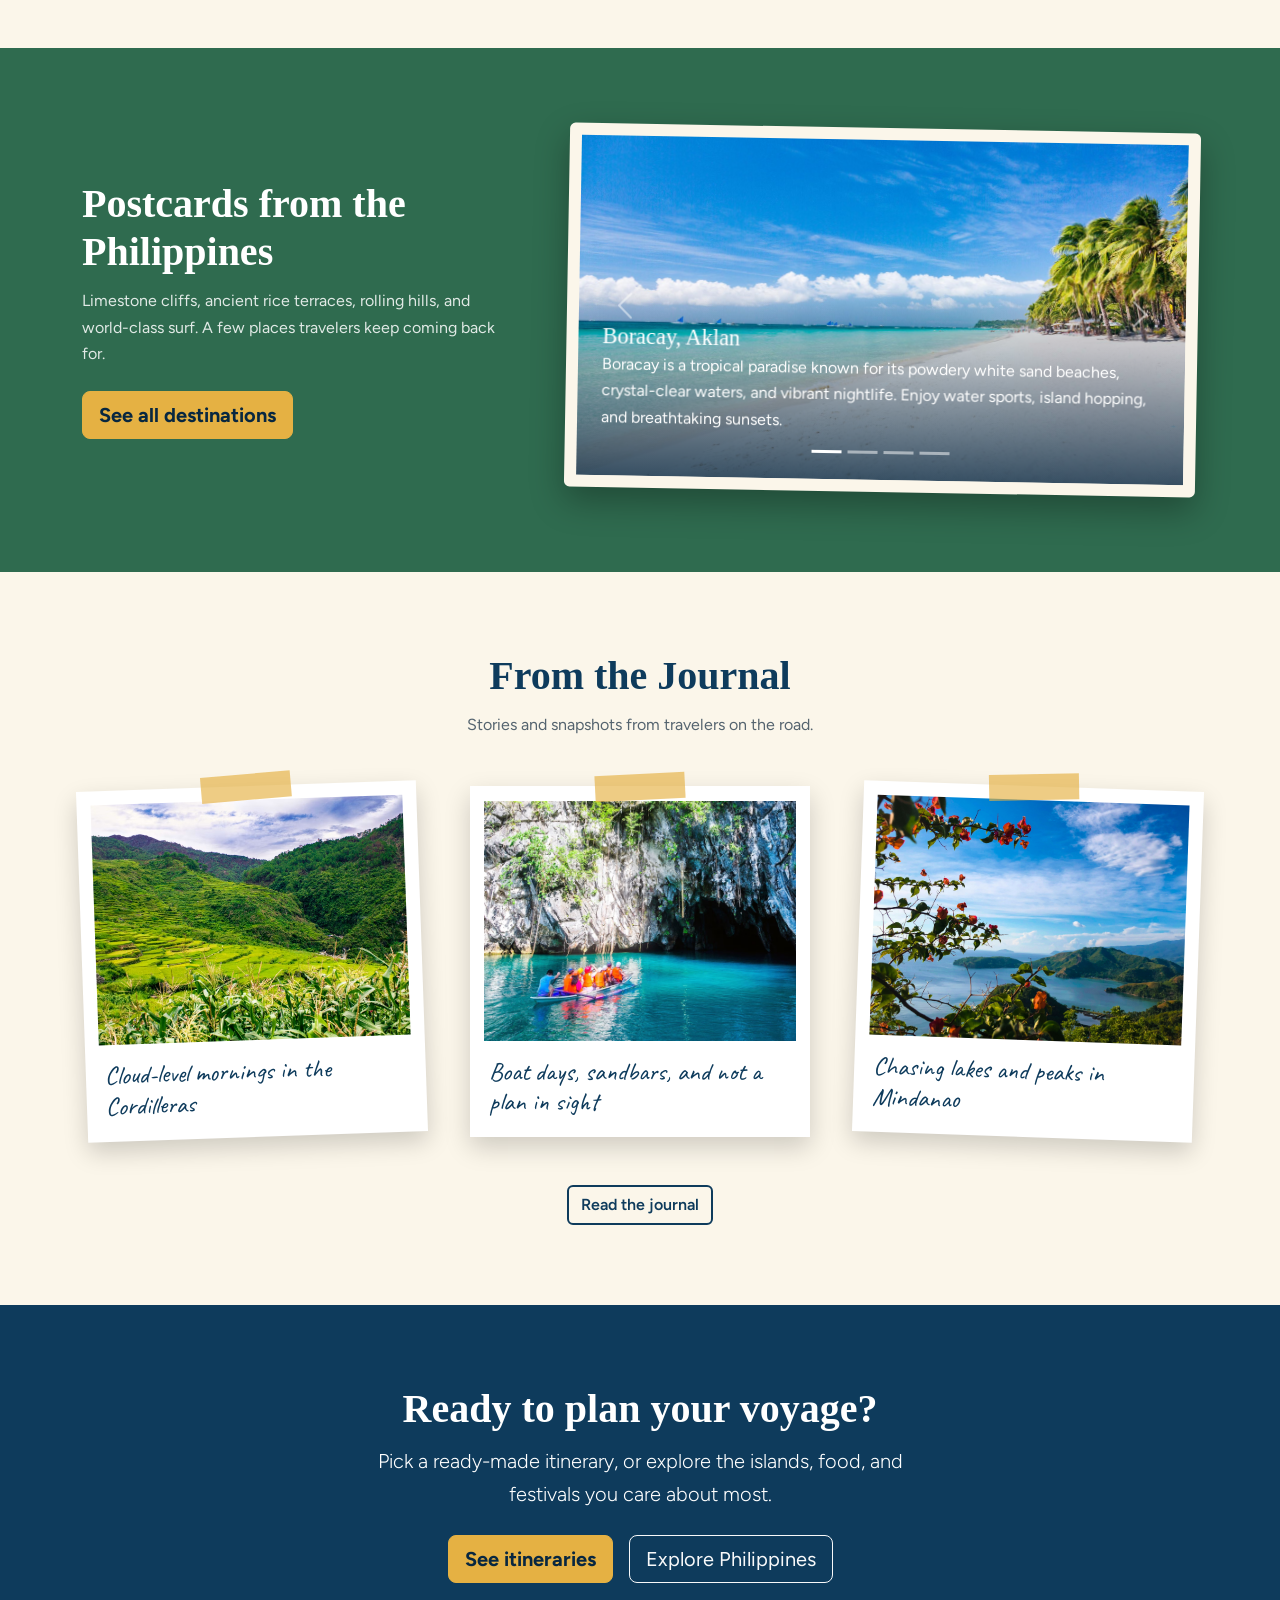
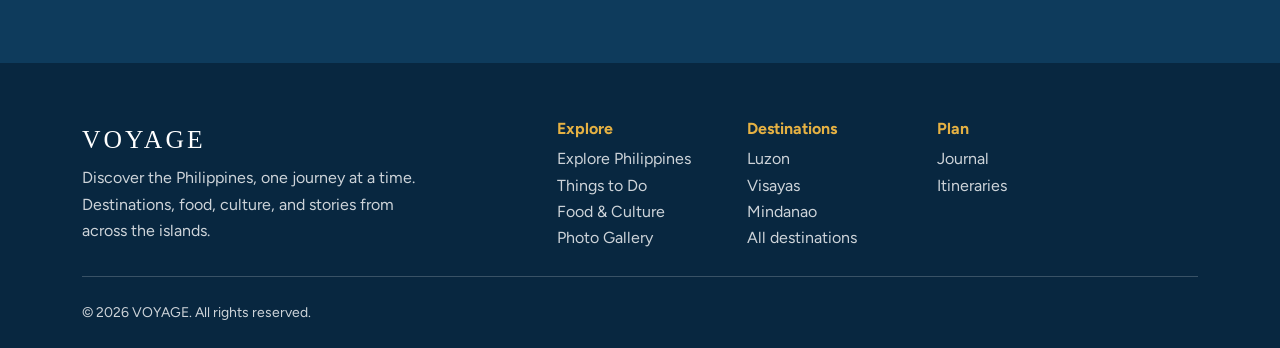
==== commit 5fa98b35: "." ====
--- a/index.html
+++ b/index.html
@@ -22,7 +22,6 @@
       href="https://fonts.googleapis.com/css2?family=Caveat:wght@500;700&family=Figtree:wght@400;500;600;700&family=Fraunces:opsz,wght@9..144,600;9..144,700&display=swap"
       rel="stylesheet"
     />
-
 
     <!-- Custom CSS -->
     <link href="style.css" rel="stylesheet" />
@@ -221,9 +220,7 @@
         </div>
 
         <div class="container hero-content">
-          <h1 id="heroHeading" class="display-2 fw-bold">
-            Mabuhay!
-          </h1>
+          <h1 id="heroHeading" class="display-2 fw-bold">Mabuhay!</h1>
           <h1 id="heroHeading" class="display-5 pb-2 fw-bold">
             Welcome to the Philippines.
           </h1>
@@ -369,27 +366,27 @@
                       type="button"
                       data-bs-target="#featuredCarousel"
                       data-bs-slide-to="0"
-                      class="active "
+                      class="active"
                       aria-current="true"
-                      aria-label="Slide 1: El Nido"
+                      aria-label="Slide 1: Boracay"
                     ></button>
                     <button
                       type="button"
                       data-bs-target="#featuredCarousel"
                       data-bs-slide-to="1"
-                      aria-label="Slide 2: Banaue"
+                      aria-label="Slide 2: Hulugan Falls"
                     ></button>
                     <button
                       type="button"
                       data-bs-target="#featuredCarousel"
                       data-bs-slide-to="2"
-                      aria-label="Slide 3: Bohol"
+                      aria-label="Slide 3: Intramuros"
                     ></button>
                     <button
                       type="button"
                       data-bs-target="#featuredCarousel"
                       data-bs-slide-to="3"
-                      aria-label="Slide 4: Siargao"
+                      aria-label="Slide 4: Kayangan Lake"
                     ></button>
                   </div>
 
@@ -398,23 +395,30 @@
                       <div
                         class="slide slide-boracay"
                         role="img"
-                        aria-label="Limestone cliffs rising from the lagoons of El Nido"
+                        aria-label="Boracay, a tropical island in the Philippines"
                       ></div>
                       <div class="carousel-caption">
-                        <h3>El Nido, Palawan</h3>
-                        <p>Limestone cliffs and hidden lagoons.</p>
+                        <h3>Boracay, Aklan</h3>
+                        <p>
+                          Boracay is a tropical paradise known for its powdery
+                          white sand beaches, crystal-clear waters, and vibrant
+                          nightlife. Enjoy water sports, island hopping, and
+                          breathtaking sunsets.
+                        </p>
                       </div>
                     </div>
                     <div class="carousel-item">
                       <div
                         class="slide slide-hulugan-falls"
                         role="img"
-                        aria-label="The Banaue rice terraces"
+                        aria-label="Hulugan Falls, a waterfall in the mountains of Laguna"
                       ></div>
                       <div class="carousel-caption">
-                        <h3>Banaue, Ifugao</h3>
+                        <h3>Luisiana, Laguna</h3>
                         <p>
-                          Rice terraces carved into the Cordillera mountains.
+                          Discover the beauty of nature at Hulugan Falls, a
+                          breathtaking waterfall hidden in the lush forests of
+                          Laguna.
                         </p>
                       </div>
                     </div>
@@ -422,23 +426,29 @@
                       <div
                         class="slide slide-intramuros"
                         role="img"
-                        aria-label="Rolling green hills in Bohol"
+                        aria-label="Historic architecture on a heritage street in Intramuros, Manila"
                       ></div>
                       <div class="carousel-caption">
-                        <h3>Bohol</h3>
-                        <p>Chocolate Hills, tarsiers, and river cruises.</p>
+                        <h3>Intramuros, Manila</h3>
+                        <p>
+                          Explore the historic district of Intramuros, a UNESCO
+                          World Heritage site filled with colonial architecture
+                          and rich history.
+                        </p>
                       </div>
                     </div>
                     <div class="carousel-item">
                       <div
                         class="slide slide-kayangan-lake"
                         role="img"
-                        aria-label="Surf and palm trees on Siargao island"
+                        aria-label="Crystal-clear waters of Kayangan Lake in the Philippines"
                       ></div>
                       <div class="carousel-caption">
-                        <h3>Siargao</h3>
+                        <h3>Kayangan Lake, Palawan</h3>
                         <p>
-                          Surf breaks, palm-lined roads, and island hopping.
+                          Discover the stunning beauty of Kayangan Lake, known
+                          for its emerald-green waters and surrounding limestone
+                          cliffs.
                         </p>
                       </div>
                     </div>
@@ -601,7 +611,6 @@
       </div>
     </footer>
 
-    <!-- Bootstrap JS (navbar offcanvas, dropdowns, carousel, tabs, accordion) -->
     <script src="https://cdn.jsdelivr.net/npm/bootstrap@5.3.3/dist/js/bootstrap.bundle.min.js"></script>
   </body>
 </html>
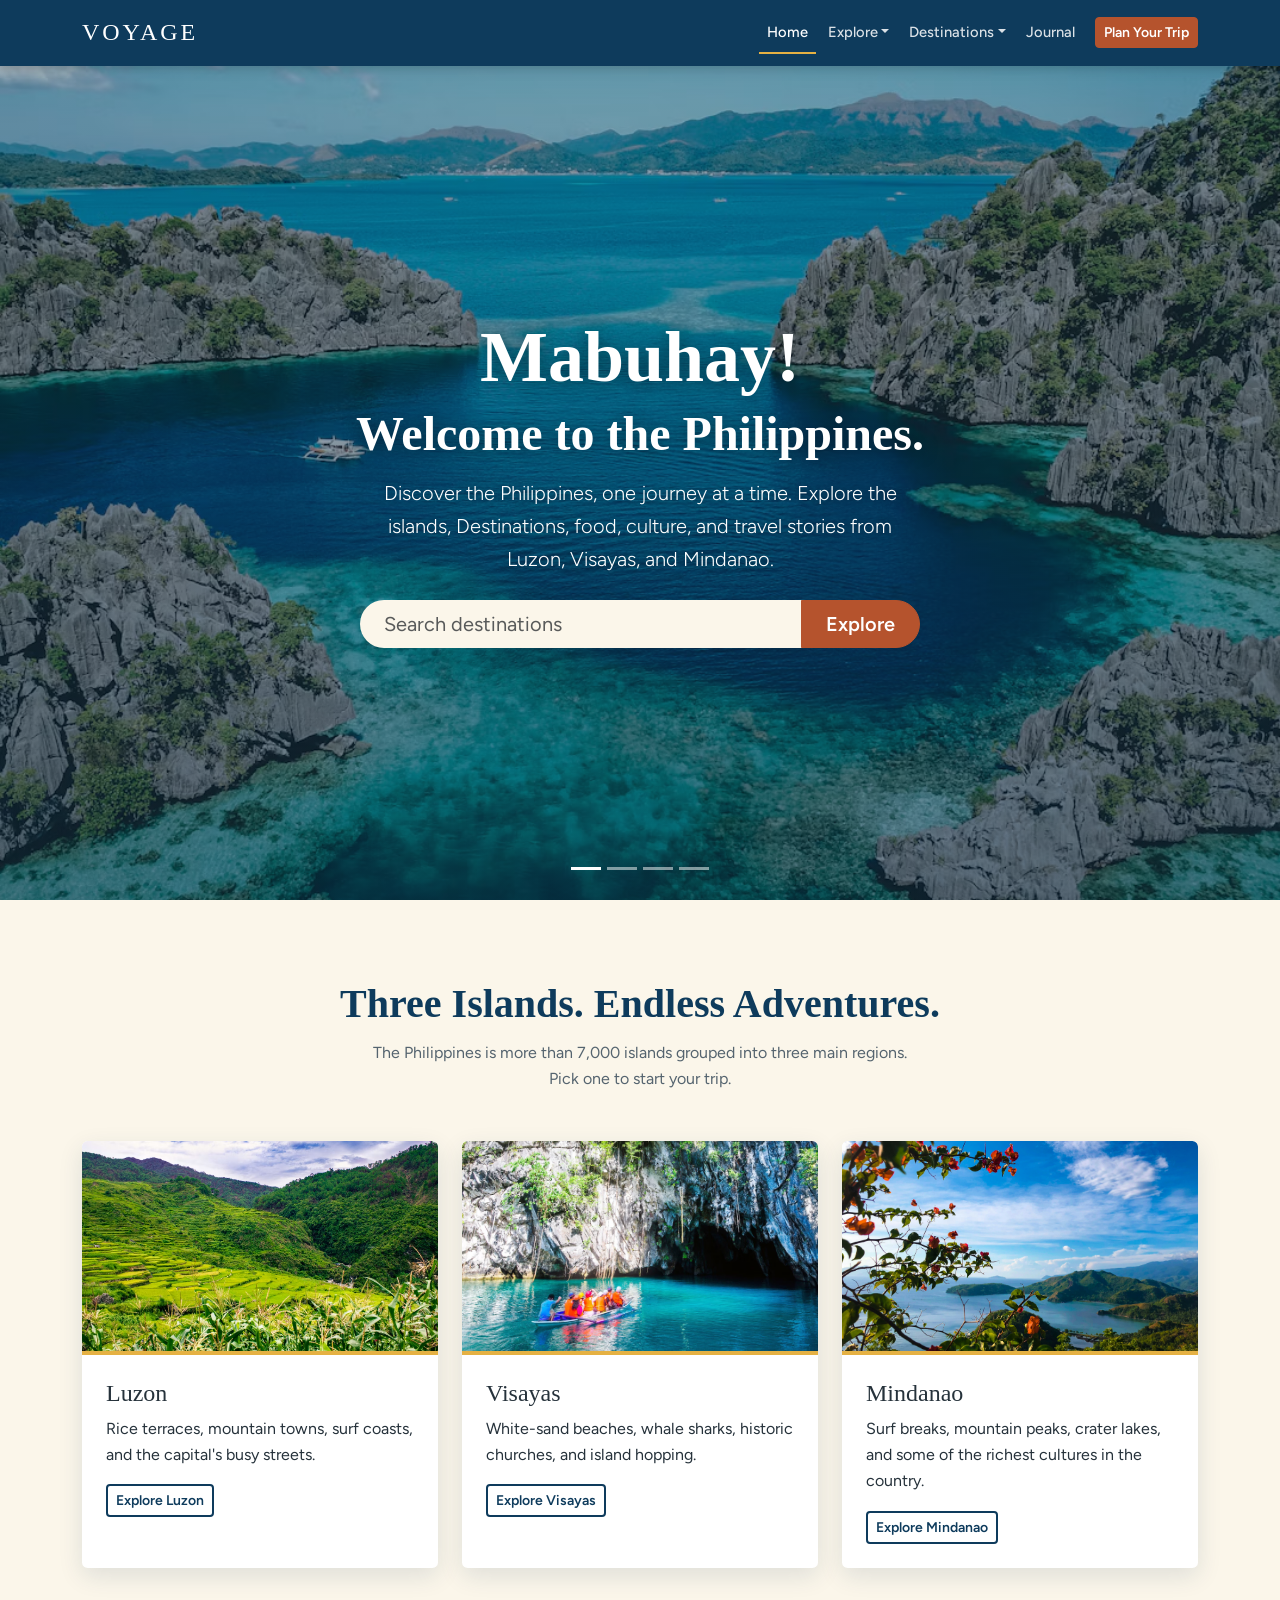
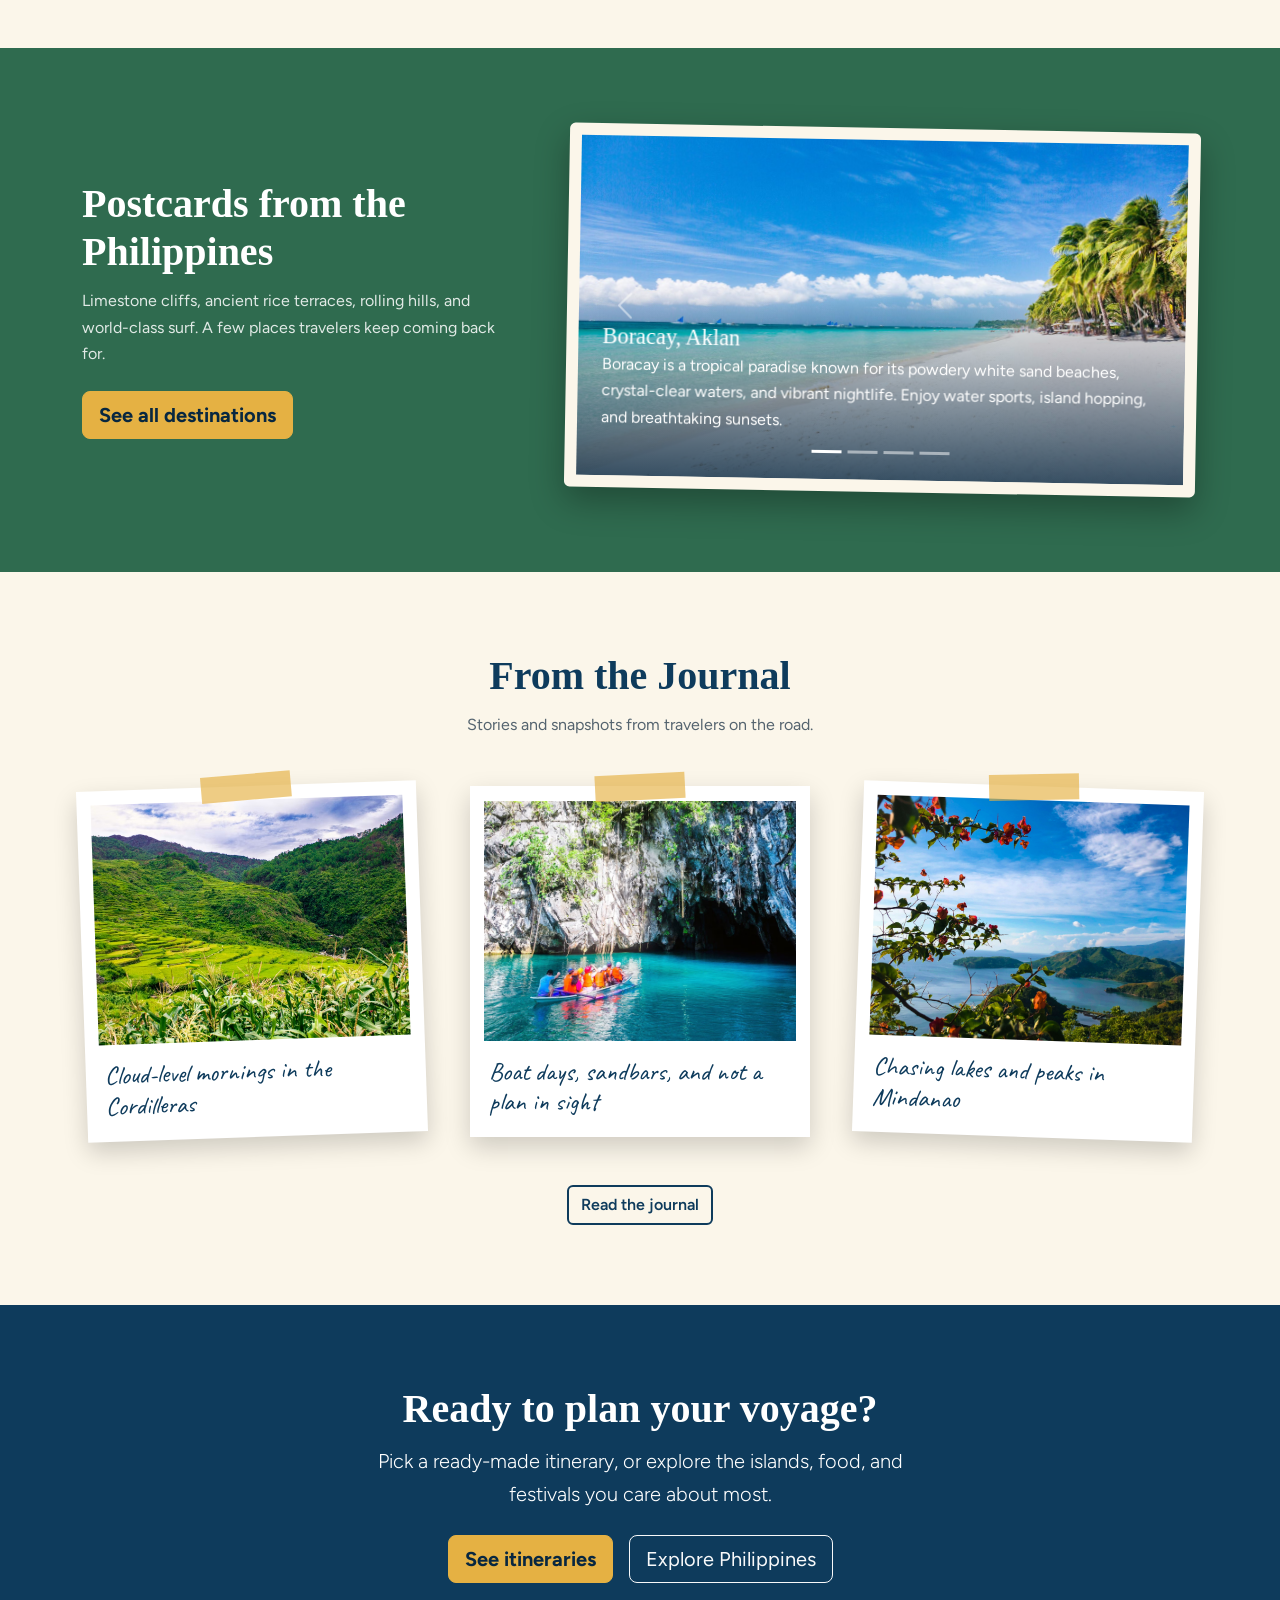
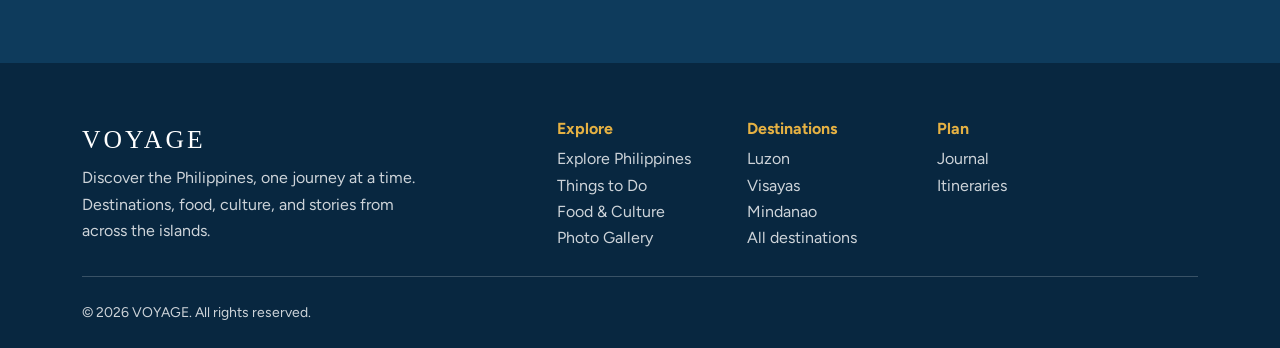
==== commit b23923ed: "Merge branch 'main' of https://github.com/RainnnXD/ITEW-1-FINALS-GROUP-PROJECT" ====
--- a/index.html
+++ b/index.html
@@ -569,6 +569,7 @@
       </section>
     </main>
 
+    
     <!-- ========== FOOTER ========== -->
     <footer class="footer">
       <div class="container">
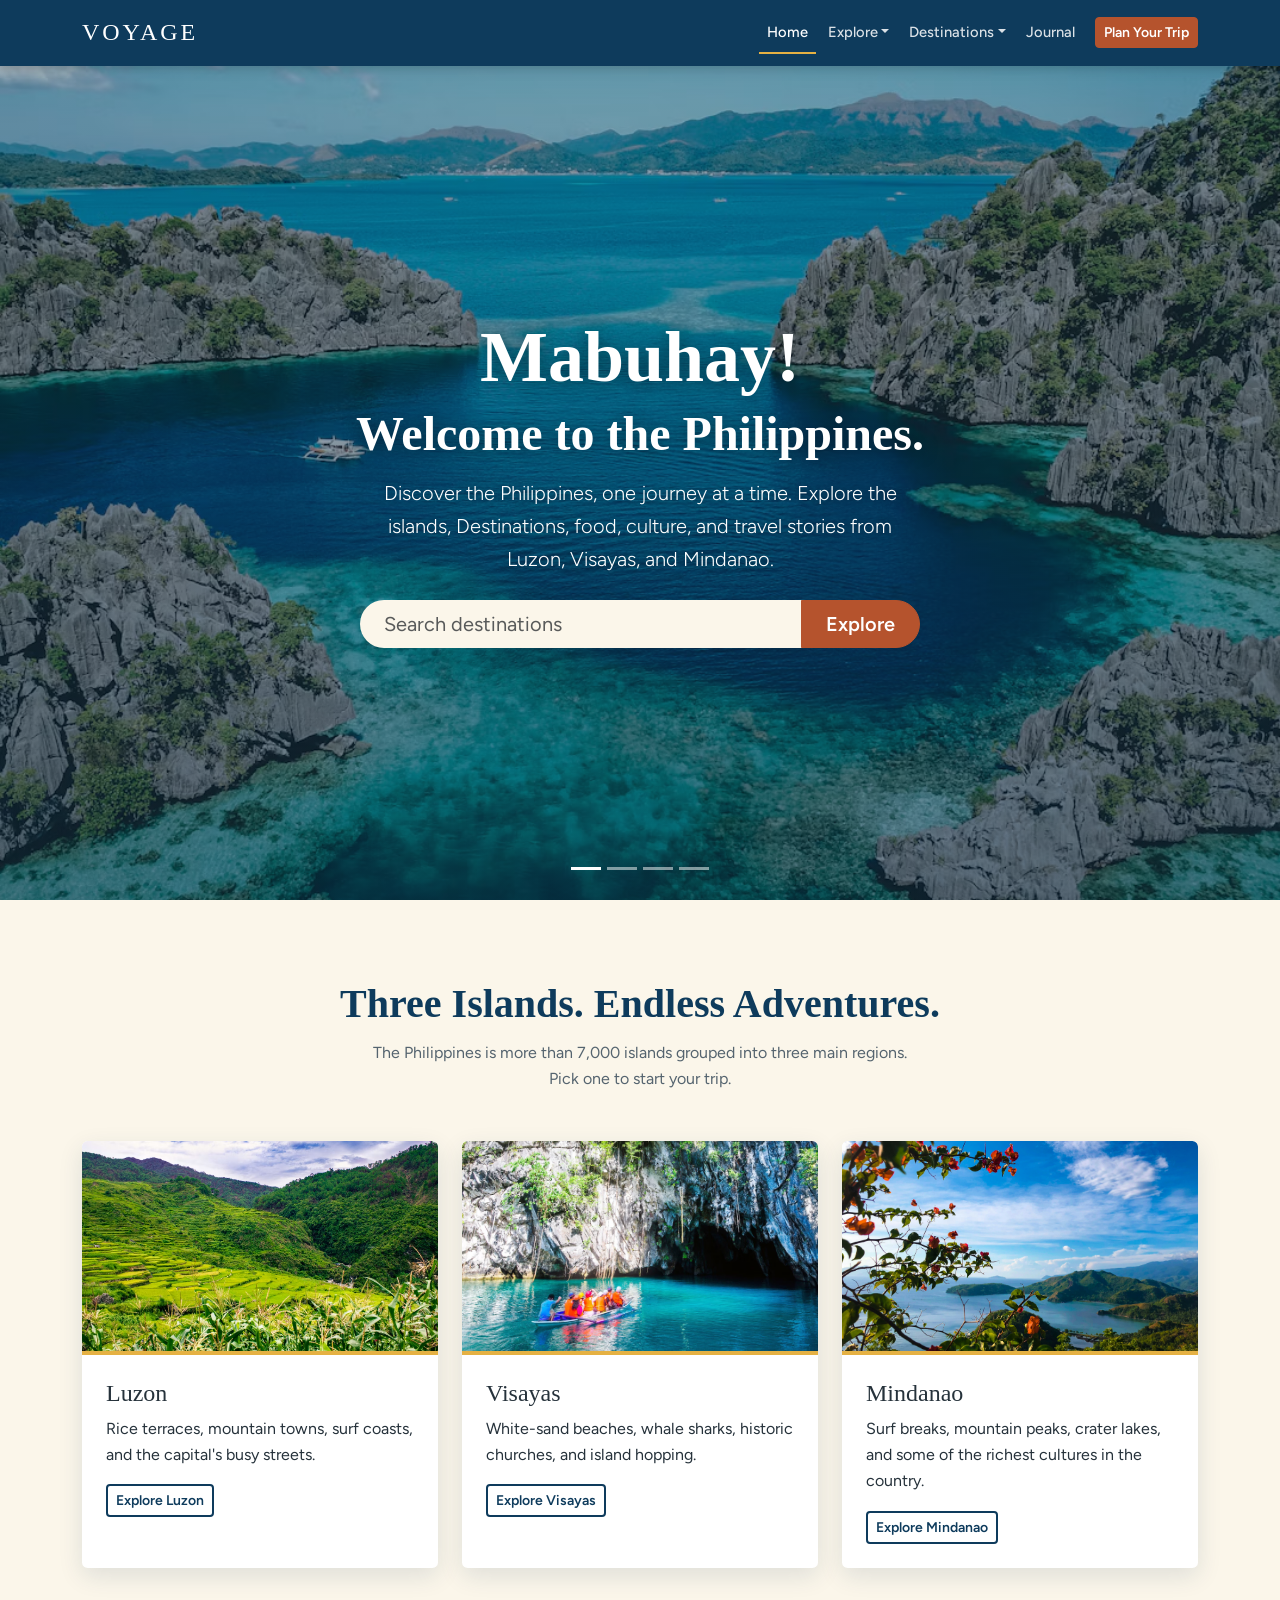
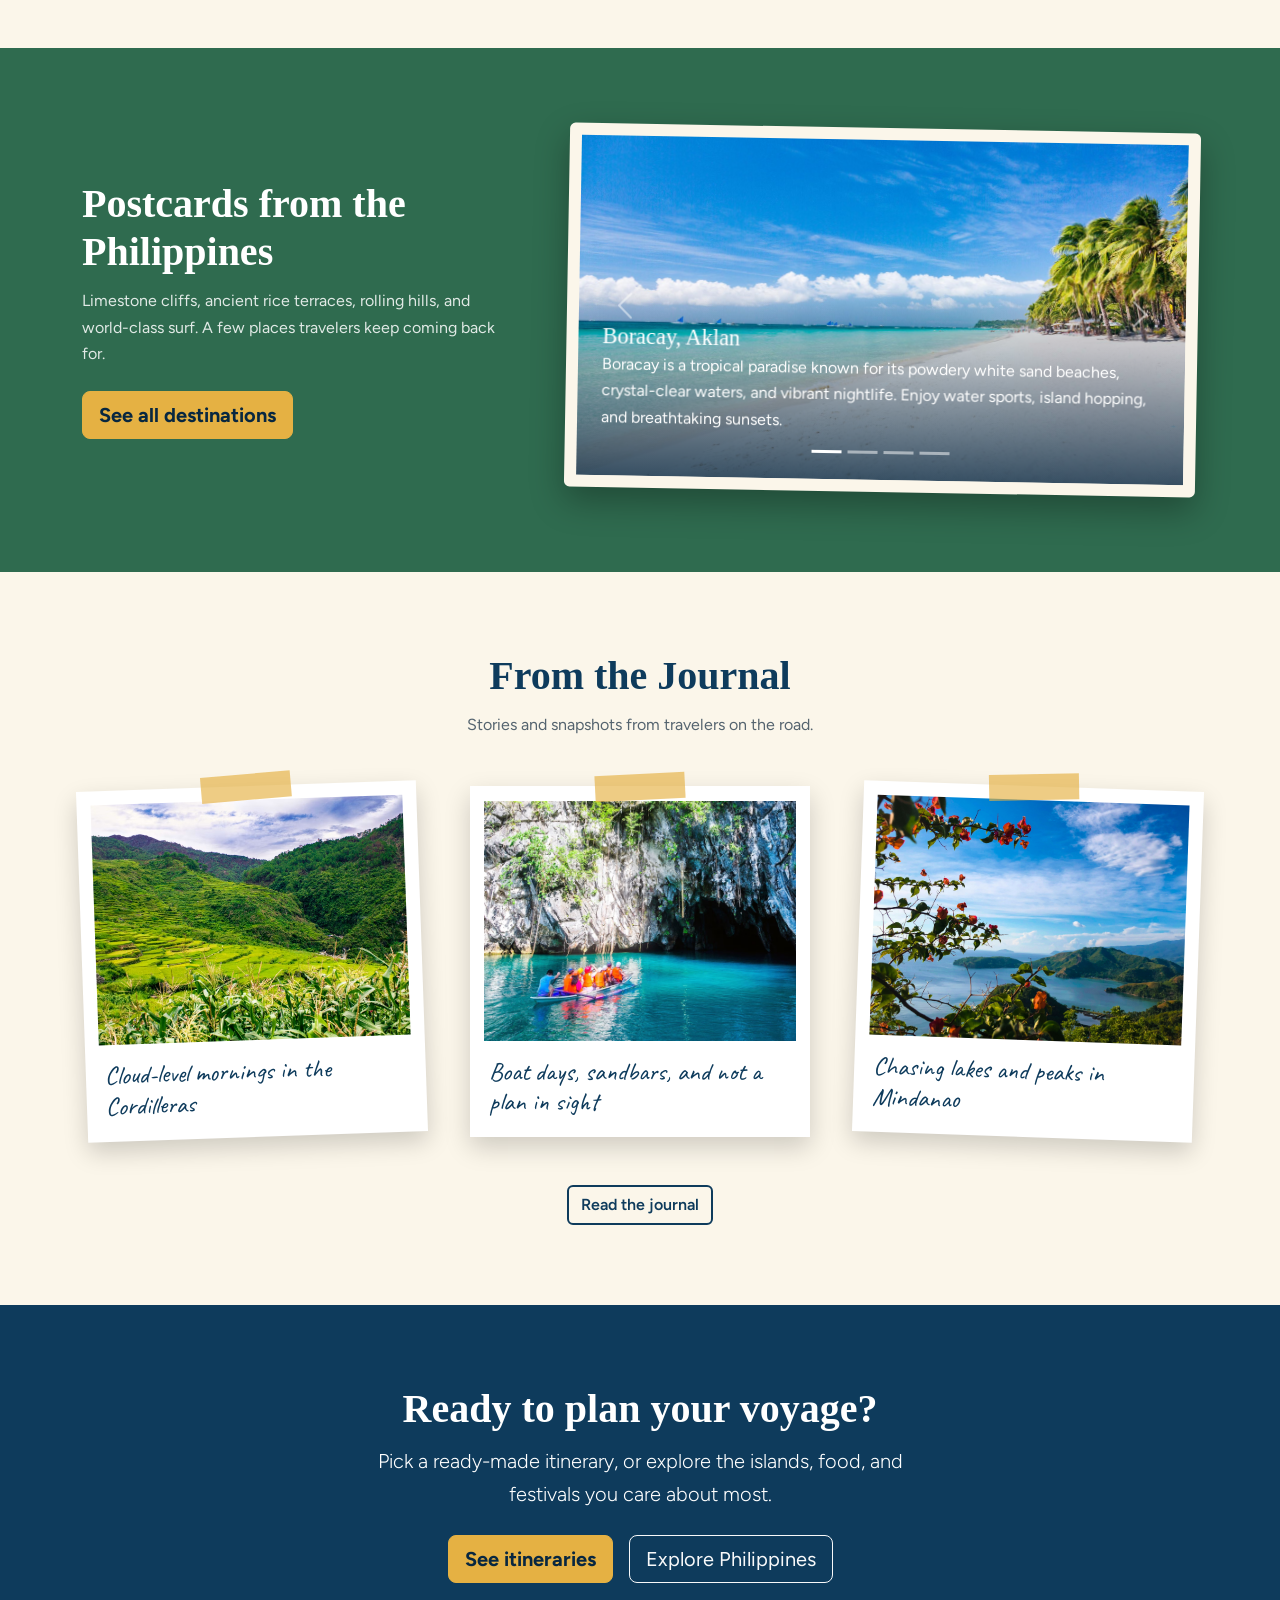
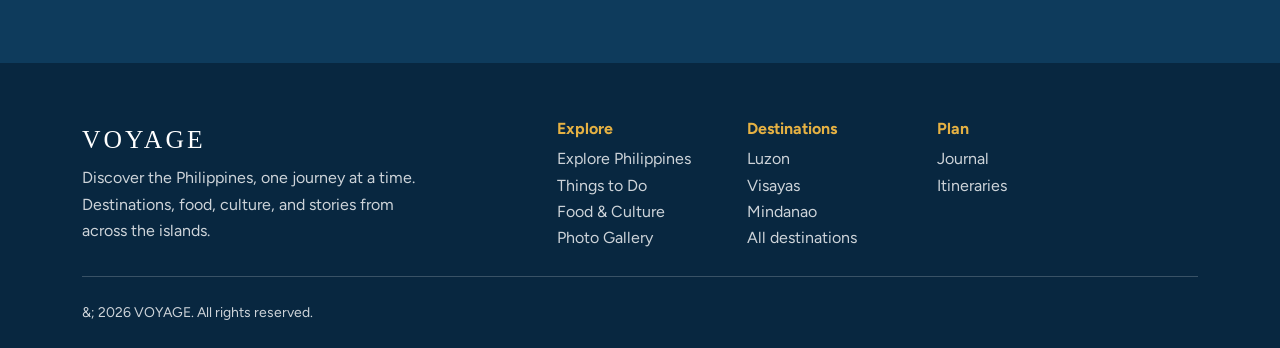
==== commit 5f391937: "." ====
--- a/index.html
+++ b/index.html
@@ -89,12 +89,12 @@
                   </li>
                   <li>
                     <a class="dropdown-item" href="itineraries.html"
-                      >Iteneraries</a
+                      >Itineraries</a
                     >
                   </li>
                   <li>
                     <a class="dropdown-item" href="food-culture.html"
-                      >Food &amp; Culture</a
+                      >Food & Culture</a
                     >
                   </li>
                   <li>
@@ -171,19 +171,19 @@
               type="button"
               data-bs-target="#heroCarousel"
               data-bs-slide-to="1"
-              aria-label="Slide 2: Banaue"
+              aria-label="Slide 2: Bohol"
             ></button>
             <button
               type="button"
               data-bs-target="#heroCarousel"
               data-bs-slide-to="2"
-              aria-label="Slide 3: Bohol"
+              aria-label="Slide 3: Albay"
             ></button>
             <button
               type="button"
               data-bs-target="#heroCarousel"
               data-bs-slide-to="3"
-              aria-label="Slide 4: Siargao"
+              aria-label="Slide 4: Boracay"
             ></button>
           </div>
 
@@ -569,7 +569,6 @@
       </section>
     </main>
 
-    
     <!-- ========== FOOTER ========== -->
     <footer class="footer">
       <div class="container">
@@ -608,7 +607,7 @@
           </div>
         </div>
         <hr class="my-4" />
-        <p class="small mb-0">&copy; 2026 VOYAGE. All rights reserved.</p>
+        <p class="small mb-0">&; 2026 VOYAGE. All rights reserved.</p>
       </div>
     </footer>
 
--- a/style.css
+++ b/style.css
@@ -179,27 +179,35 @@
   background:
     url("img/luzon.avif") center / cover,
     linear-gradient(135deg, #2f6b4f, #e5b143);
+  transition: ease-in-out 0.2s;
 }
 .island-luzon:hover {
-  transition: ease-in-out 0.2s;
   transform: scale(1.03);
 }
 .island-visayas {
   background:
     url("img/visayas.avif") center / cover,
     linear-gradient(135deg, #1b9aaa, #f3e2b3);
+  transition: ease-in-out 0.2s;
 }
 .island-visayas:hover {
-  transition: ease-in-out 0.2s;
+  transform: scale(1.03);
+}
+
+.region-img.island-visayas {
+  transition: transform 0.2s ease-in-out;
+}
+
+.region-img.island-visayas:hover {
   transform: scale(1.03);
 }
 .island-mindanao {
   background:
     url("img/mindanao.jpg") center / cover,
     linear-gradient(135deg, #0e3b5c, #3f8f87);
+  transition: ease-in-out 0.2s;
 }
 .island-mindanao:hover {
-  transition: ease-in-out 0.2s;
   transform: scale(1.03);
 }
 /* Hero photos: change the file names here (they are separate from the postcard carousel) */
@@ -226,19 +234,23 @@
   z-index: 1;
 }
 .slide-boracay {
-  background: url("img/boracay.jpg") center / cover,
+  background:
+    url("img/boracay.jpg") center / cover,
     linear-gradient(135deg, #1b9aaa, #2f6b4f);
 }
 .slide-hulugan-falls {
-  background: url("img/hulugan_falls.jpeg") center / cover,
+  background:
+    url("img/hulugan_falls.jpeg") center / cover,
     linear-gradient(135deg, #5b8c3a, #2f6b4f);
 }
 .slide-intramuros {
-  background:url("img/intramuros.jpeg") center / cover,
+  background:
+    url("img/intramuros.jpeg") center / cover,
     linear-gradient(135deg, #a8b45a, #6b8f3e);
 }
 .slide-kayangan-lake {
-  background:url("img/kayangan_lake.jpeg") center / cover,
+  background:
+    url("img/kayangan_lake.jpeg") center / cover,
     linear-gradient(135deg, #3fa7b5, #e5b143);
 }
 
@@ -431,6 +443,269 @@
     var(--ocean);
 }
 
+/* ---------- Explore page: overview of Luzon, Visayas, and Mindanao ---------- */
+.page-hero {
+  /* Fills the first screen, minus the 64px fixed navbar */
+  min-height: calc(100vh - 64px);
+  min-height: calc(100svh - 64px);
+  display: flex;
+  align-items: center;
+  text-align: center;
+  color: #fff;
+  padding: 3.5rem 0;
+  background:
+    linear-gradient(180deg, rgba(8, 39, 64, 0.35), rgba(8, 39, 64, 0.6)),
+    linear-gradient(135deg, #1b9aaa, #2f6b4f 60%, #0e3b5c);
+}
+.page-hero h1 {
+  color: #fff;
+  font-size: clamp(2.2rem, 5vw, 3.4rem);
+  text-shadow: 0 2px 18px rgba(0, 0, 0, 0.4);
+}
+.page-hero .crumb {
+  font-size: 0.85rem;
+  opacity: 0.9;
+  margin-bottom: 0.6rem;
+}
+.page-hero .crumb a {
+  color: #fff;
+}
+
+.region-img {
+  position: relative;
+  min-height: clamp(340px, 60vh, 560px);
+  border: 10px solid #fff;
+  border-radius: 0.35rem;
+  box-shadow: 0 14px 34px rgba(0, 0, 0, 0.25);
+  transform: rotate(-1deg);
+}
+.region-rev .region-img {
+  transform: rotate(1deg);
+}
+.region-stamp {
+  position: absolute;
+  top: 0.8rem;
+  right: 0.8rem;
+  display: grid;
+  place-items: center;
+  width: 70px;
+  height: 70px;
+  border: 2px dashed #fff;
+  border-radius: 50%;
+  background: rgba(8, 39, 64, 0.4);
+  color: #fff;
+  font-size: 0.7rem;
+  font-weight: 700;
+  letter-spacing: 0.08em;
+  transform: rotate(-12deg);
+}
+.region-tag {
+  font-size: 0.75rem;
+  font-weight: 700;
+  letter-spacing: 0.06em;
+  text-transform: uppercase;
+  color: var(--terracotta);
+}
+.region-facts {
+  list-style: none;
+  padding: 0;
+  margin: 1rem 0;
+}
+.region-facts li {
+  margin-bottom: 0.4rem;
+}
+.region-facts b {
+  color: var(--ocean);
+}
+.region-chips {
+  display: flex;
+  flex-wrap: wrap;
+  gap: 0.4rem;
+  margin-bottom: 1.2rem;
+}
+.region-chips a {
+  background: var(--sand);
+  color: var(--ocean);
+  border-radius: 50rem;
+  padding: 0.2rem 0.8rem;
+  font-size: 0.85rem;
+  font-weight: 600;
+}
+.section-sand .region-chips a {
+  background: #fff;
+}
+.note-small {
+  font-size: 0.9rem;
+  color: #55646f;
+  margin: 0.8rem 0 0;
+}
+
+.glance {
+  background: #fff;
+  border-radius: 0.4rem;
+  overflow: hidden;
+  min-width: 620px;
+  margin: 0;
+}
+.glance th {
+  background: var(--ocean);
+  color: #fff;
+  font-weight: 600;
+  padding: 0.85rem 1rem;
+}
+.glance td {
+  padding: 0.85rem 1rem;
+  vertical-align: top;
+}
+.glance td:first-child {
+  font-family: "Fraunces", Georgia, serif;
+  font-weight: 700;
+  color: var(--ocean);
+}
+
+@media (max-width: 991.98px) {
+  .region-img {
+    min-height: 240px;
+  }
+}
+
+/* ---------- Improvements ---------- */
+.hero-stats {
+  display: flex;
+  justify-content: center;
+  flex-wrap: wrap;
+  gap: 0.6rem 2rem;
+  list-style: none;
+  padding: 0;
+  margin: 2rem 0 0;
+  font-size: 0.9rem;
+}
+.hero-stats b {
+  display: block;
+  font-family: "Fraunces", Georgia, serif;
+  font-size: 1.5rem;
+  line-height: 1.2;
+}
+
+.region-nav {
+  position: sticky;
+  top: 64px;
+  z-index: 10;
+  background: var(--cream);
+  border-bottom: 1px solid #e4dcc6;
+  box-shadow: 0 4px 12px rgba(14, 59, 92, 0.06);
+}
+.region-nav .container {
+  display: flex;
+  gap: 0.5rem;
+  overflow-x: auto;
+  padding-block: 0.6rem;
+}
+.region-nav a {
+  flex: none;
+  padding: 0.3rem 1rem;
+  border: 2px solid var(--ocean);
+  border-radius: 50rem;
+  color: var(--ocean);
+  font-size: 0.9rem;
+  font-weight: 600;
+  text-decoration: none;
+}
+.region-nav a:hover,
+.region-nav a.on {
+  background: var(--ocean);
+  color: #fff;
+}
+
+.picker {
+  max-width: 760px;
+  margin-inline: auto;
+  padding: 1.6rem;
+  text-align: center;
+  background: #fff;
+  border-radius: 0.5rem;
+  border-top: 4px solid var(--gold);
+  box-shadow: 0 8px 24px rgba(14, 59, 92, 0.12);
+}
+.picker-title {
+  font-size: 1.6rem;
+}
+.picker-opts {
+  display: flex;
+  justify-content: center;
+  flex-wrap: wrap;
+  gap: 0.6rem;
+  margin: 1rem 0;
+}
+.pick {
+  border: 2px solid var(--ocean);
+  background: transparent;
+  color: var(--ocean);
+  border-radius: 50rem;
+  padding: 0.5rem 1.2rem;
+  font:
+    600 0.95rem "Figtree",
+    sans-serif;
+  cursor: pointer;
+  transition:
+    background 0.2s,
+    color 0.2s;
+}
+.pick:hover,
+.pick[aria-pressed="true"] {
+  background: var(--ocean);
+  color: #fff;
+}
+.picker-result {
+  min-height: 3.2rem;
+  margin: 0;
+}
+.picker-result p {
+  margin-bottom: 0.6rem;
+}
+
+.region-chips a {
+  text-decoration: none;
+  transition:
+    background 0.2s,
+    color 0.2s;
+}
+.region-chips a:hover {
+  background: var(--ocean);
+  color: #fff;
+}
+
+.reveal {
+  opacity: 0;
+  transform: translateY(18px);
+  transition:
+    opacity 0.6s ease,
+    transform 0.6s ease;
+}
+.reveal.in {
+  opacity: 1;
+  transform: none;
+}
+@media (prefers-reduced-motion: reduce) {
+  .reveal {
+    opacity: 1;
+    transform: none;
+    transition: none;
+  }
+}
+
+/* ---------- Full-screen region sections ---------- */
+/* 64px fixed navbar + about 56px sticky region bar */
+html {
+  scroll-padding-top: 124px;
+}
+#luzon,
+#visayas,
+#mindanao {
+  min-height: 100vh;
+  display: flex;
+  align-items: center;
+}
 /* ---------- Footer ---------- */
 .footer {
   background: var(--ocean-dark);
@@ -462,7 +737,155 @@
   opacity: 1;
 }
 
-/* ---------- Responsive & motion ---------- */
+.dest-header {
+  position: relative;
+  overflow: hidden;
+  padding: 3.5rem 0 2rem;
+  text-align: center;
+}
+.dest-header .container {
+  position: relative;
+  z-index: 1;
+}
+.dest-header h1 {
+  font-size: clamp(2.2rem, 5vw, 3.2rem);
+  margin-bottom: 0.4rem;
+}
+.dest-sub {
+  max-width: 520px;
+  margin: 0 auto;
+  color: #55646f;
+  font-size: 1.1rem;
+}
+.leaf {
+  --leaf: clamp(90px, 16vw, 230px);
+  position: absolute;
+  width: var(--leaf);
+  height: var(--leaf);
+  color: var(--green);
+  pointer-events: none;
+}
+.leaf-tl {
+  top: -10px;
+  left: -10px;
+  transform: scaleY(-1);
+}
+.leaf-tr {
+  top: -10px;
+  right: -10px;
+  transform: rotate(180deg);
+  color: var(--green-dark);
+}
+.leaf-br {
+  bottom: 0;
+  right: -10px;
+  transform: scaleX(-1);
+  --leaf: clamp(70px, 11vw, 160px);
+}
+@media (max-width: 575.98px) {
+  .leaf {
+    --leaf: 70px;
+    opacity: 0.55;
+  }
+}
+.dest-shore {
+  position: relative;
+  overflow: hidden;
+  height: 90px;
+}
+.dest-shore::before {
+  content: "";
+  position: absolute;
+  inset: 0 -10%;
+  background: var(--sand);
+  border-radius: 50% 50% 0 0 / 100% 100% 0 0;
+}
+
+.dest-tile {
+  position: relative;
+  height: 100%;
+  background: #fff;
+  border-radius: 0.9rem;
+  overflow: hidden;
+  box-shadow: 0 8px 24px rgba(14, 59, 92, 0.12);
+}
+.dest-tile:focus-within {
+  outline: 3px solid var(--ocean);
+  outline-offset: 3px;
+}
+.dest-photo-wrap {
+  position: relative;
+  aspect-ratio: 6 / 5;
+  overflow: hidden;
+}
+.dest-photo {
+  position: absolute;
+  inset: 0;
+  transition: transform 0.4s ease;
+}
+.dest-tile:hover .dest-photo {
+  transform: scale(1.05);
+}
+.dest-caption {
+  display: flex;
+  align-items: center;
+  justify-content: space-between;
+  gap: 0.75rem;
+  padding: 0.9rem 1.1rem 1rem;
+}
+.dest-name {
+  font-size: 1.2rem;
+  margin: 0;
+}
+.dest-loc {
+  margin: 0;
+  color: #55646f;
+  font-size: 0.9rem;
+}
+.dest-go {
+  flex: none;
+  display: grid;
+  place-items: center;
+  width: 2.1rem;
+  height: 2.1rem;
+  border: 2px solid var(--ocean);
+  border-radius: 50%;
+  color: var(--ocean);
+  text-decoration: none;
+  transition:
+    background 0.2s,
+    color 0.2s;
+}
+.dest-tile:hover .dest-go,
+.dest-go:focus-visible {
+  background: var(--ocean);
+  color: #fff;
+}
+
+.pagination-voyage {
+  --bs-pagination-color: var(--ocean);
+  --bs-pagination-hover-color: #fff;
+  --bs-pagination-hover-bg: var(--ocean);
+  --bs-pagination-hover-border-color: var(--ocean);
+  --bs-pagination-focus-color: var(--ocean-dark);
+  --bs-pagination-focus-bg: var(--sand);
+  --bs-pagination-focus-box-shadow: 0 0 0 0.25rem rgba(229, 177, 67, 0.5);
+  --bs-pagination-active-bg: var(--ocean);
+  --bs-pagination-active-border-color: var(--ocean);
+  --bs-pagination-disabled-color: #6c757d;
+  --bs-pagination-bg: #fff;
+  margin-top: 2.5rem;
+  font-weight: 600;
+}
+@media (prefers-reduced-motion: reduce) {
+  .dest-photo {
+    transition: none;
+  }
+  .dest-tile:hover .dest-photo {
+    transform: none;
+  }
+}
+
 @media (max-width: 991.98px) {
   .navbar-voyage .nav-link {
     font-size: 1.05rem;
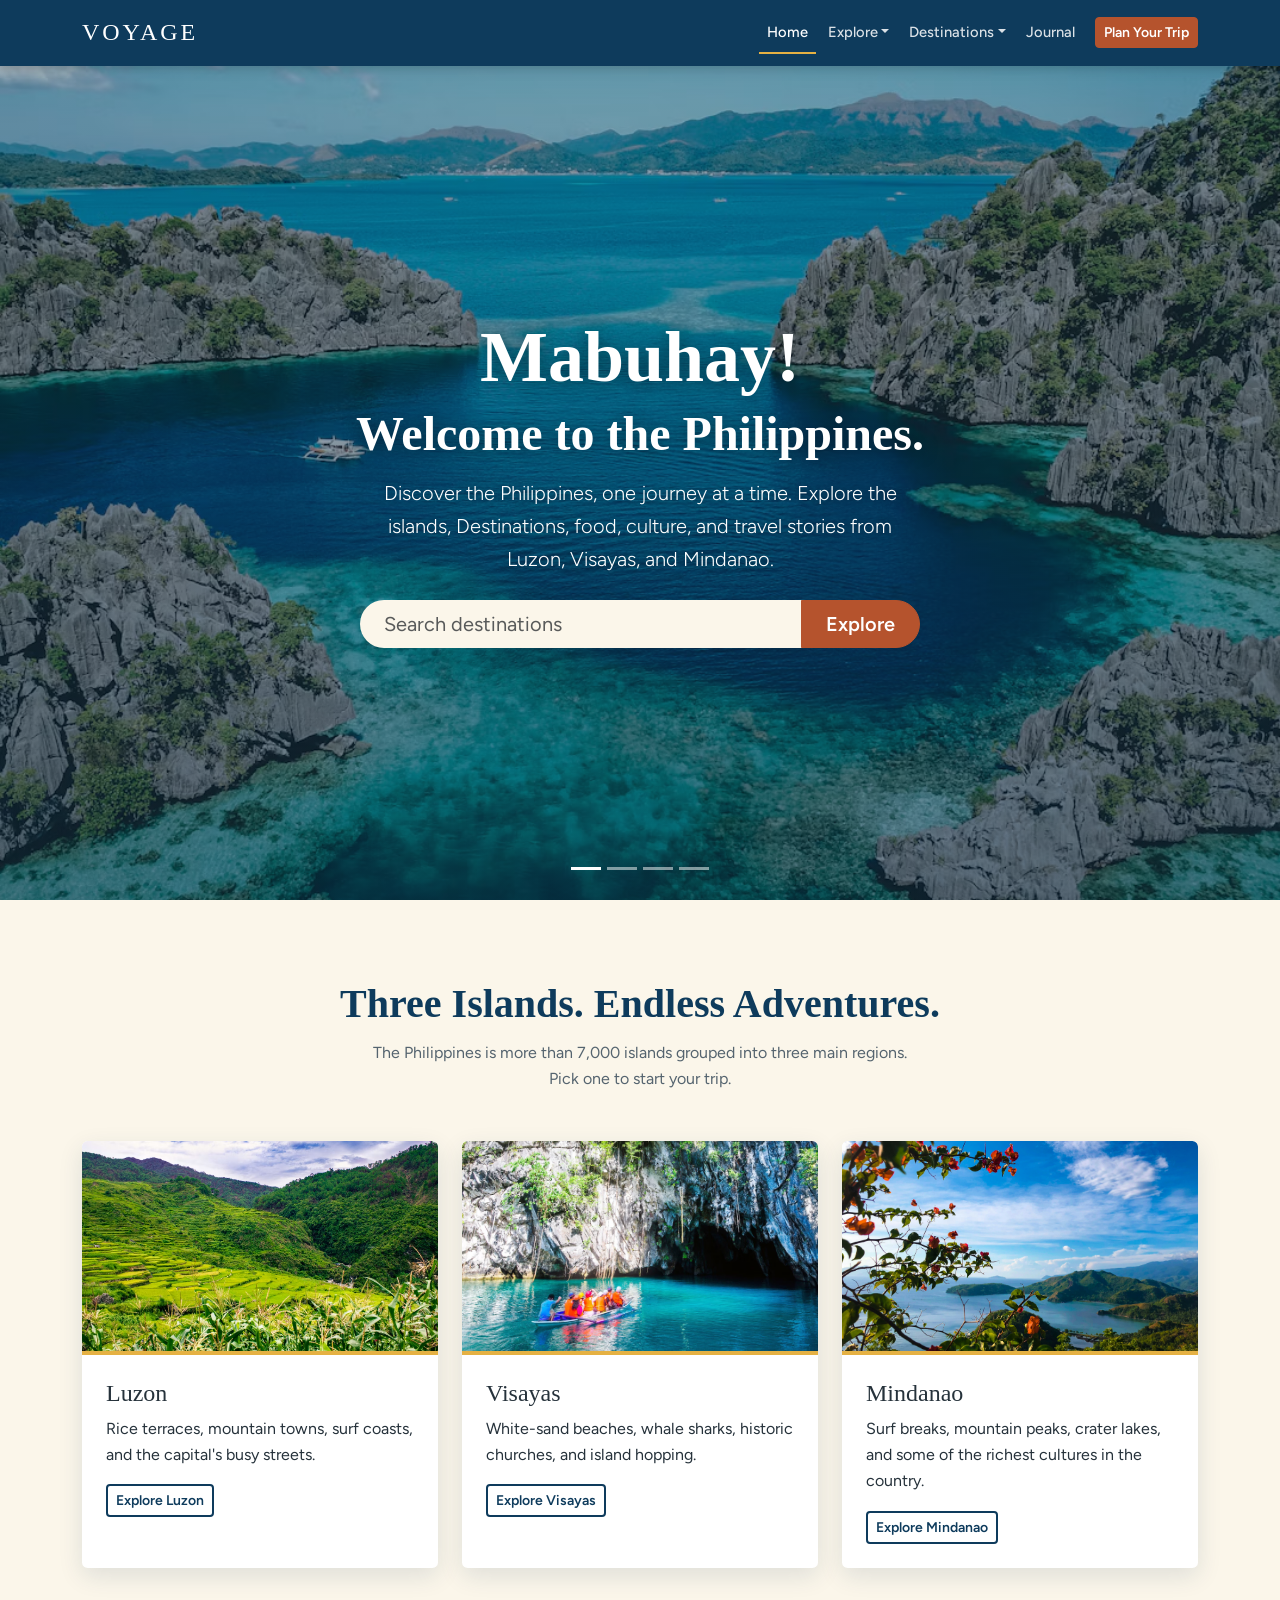
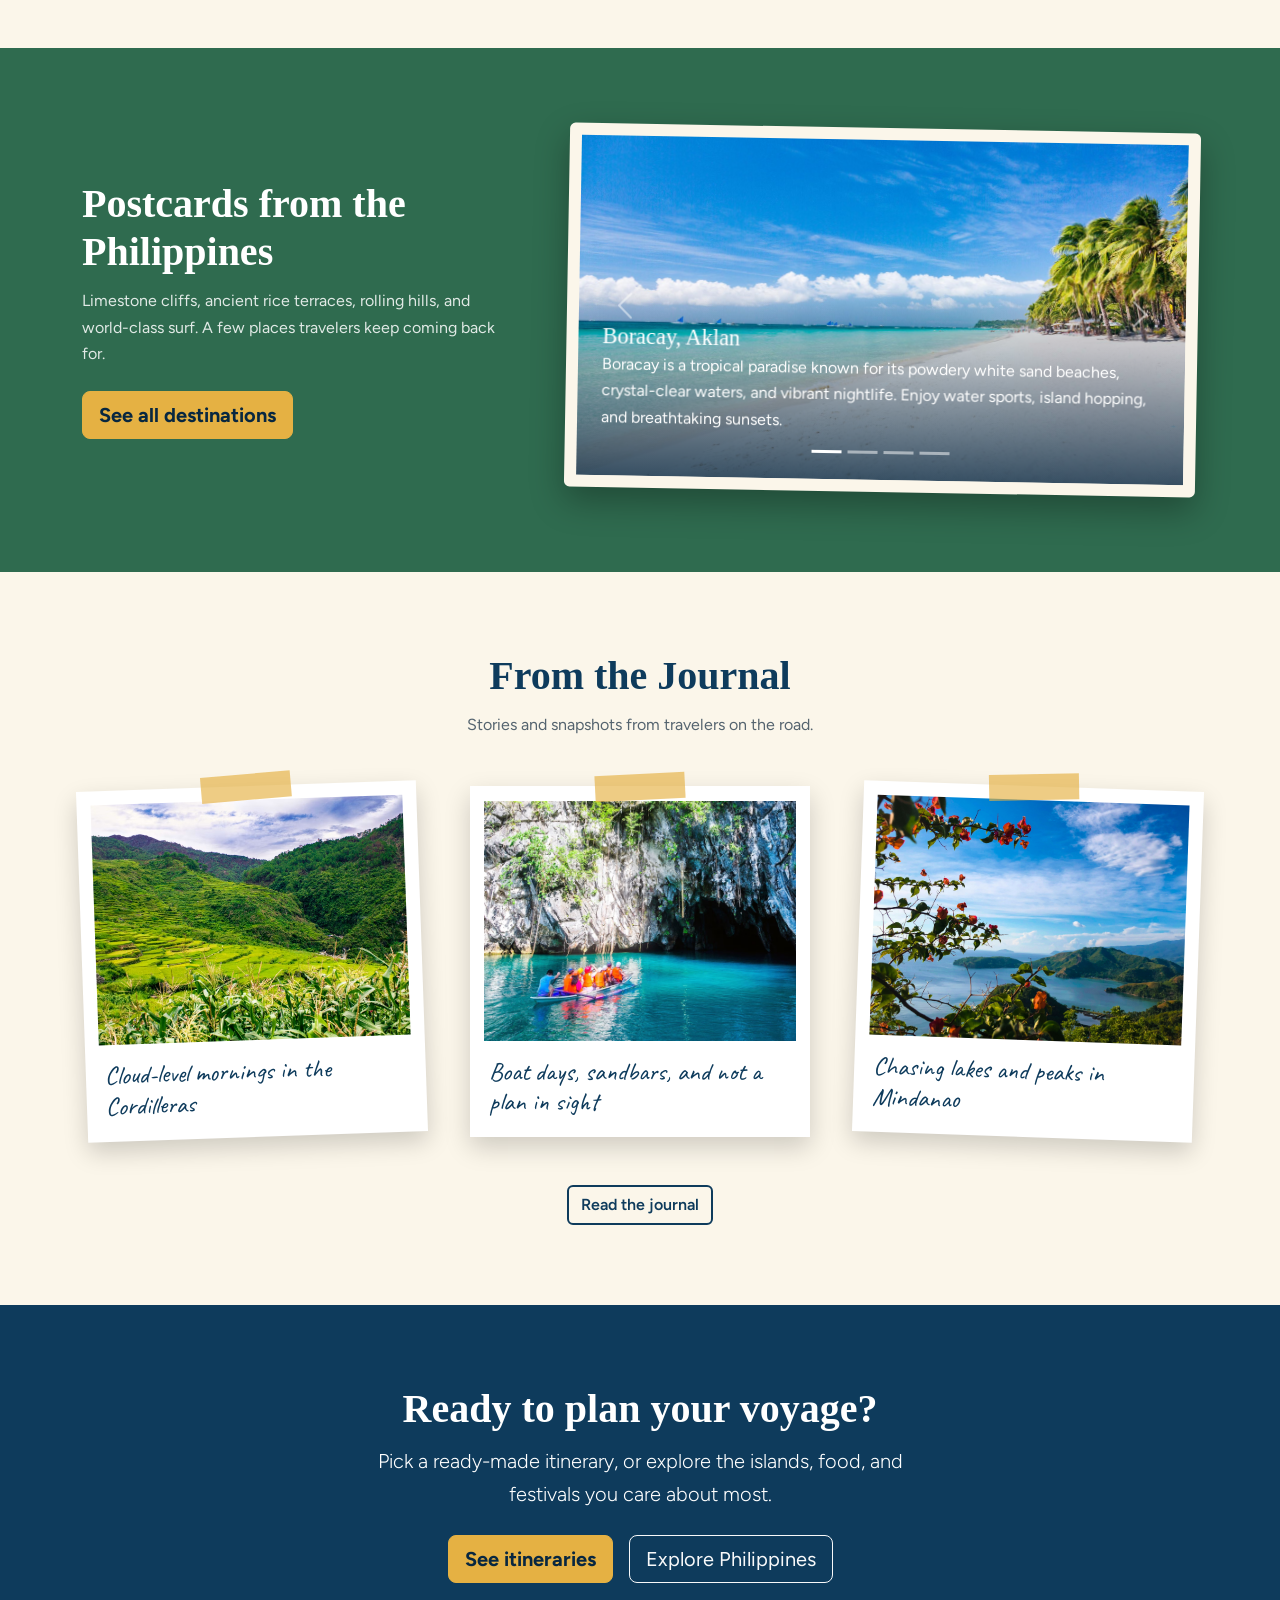
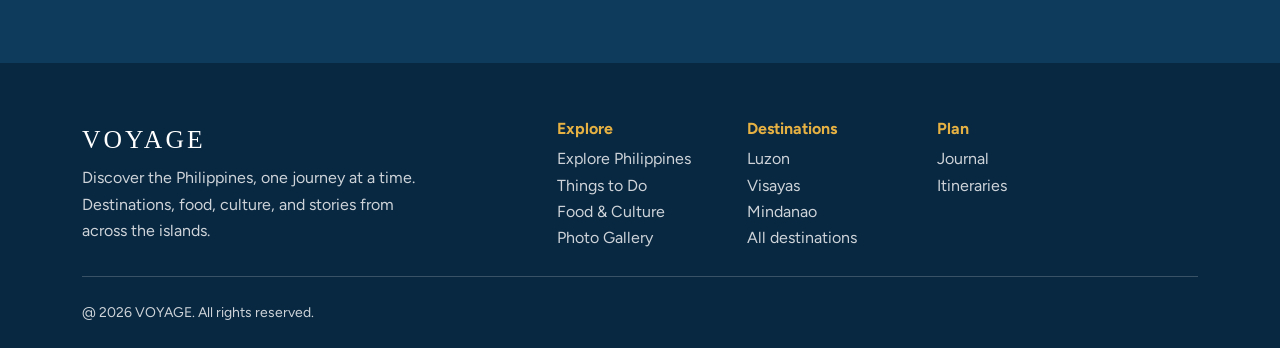
==== commit f7d405a3: "." ====
--- a/index.html
+++ b/index.html
@@ -585,7 +585,7 @@
             <ul class="list-unstyled mb-0">
               <li><a href="explore.html">Explore Philippines</a></li>
               <li><a href="things-to-do.html">Things to Do</a></li>
-              <li><a href="food-culture.html">Food &amp; Culture</a></li>
+              <li><a href="food-culture.html">Food & Culture</a></li>
               <li><a href="gallery.html">Photo Gallery</a></li>
             </ul>
           </div>
@@ -607,7 +607,7 @@
           </div>
         </div>
         <hr class="my-4" />
-        <p class="small mb-0">&; 2026 VOYAGE. All rights reserved.</p>
+        <p class="small mb-0">@ 2026 VOYAGE. All rights reserved.</p>
       </div>
     </footer>
 
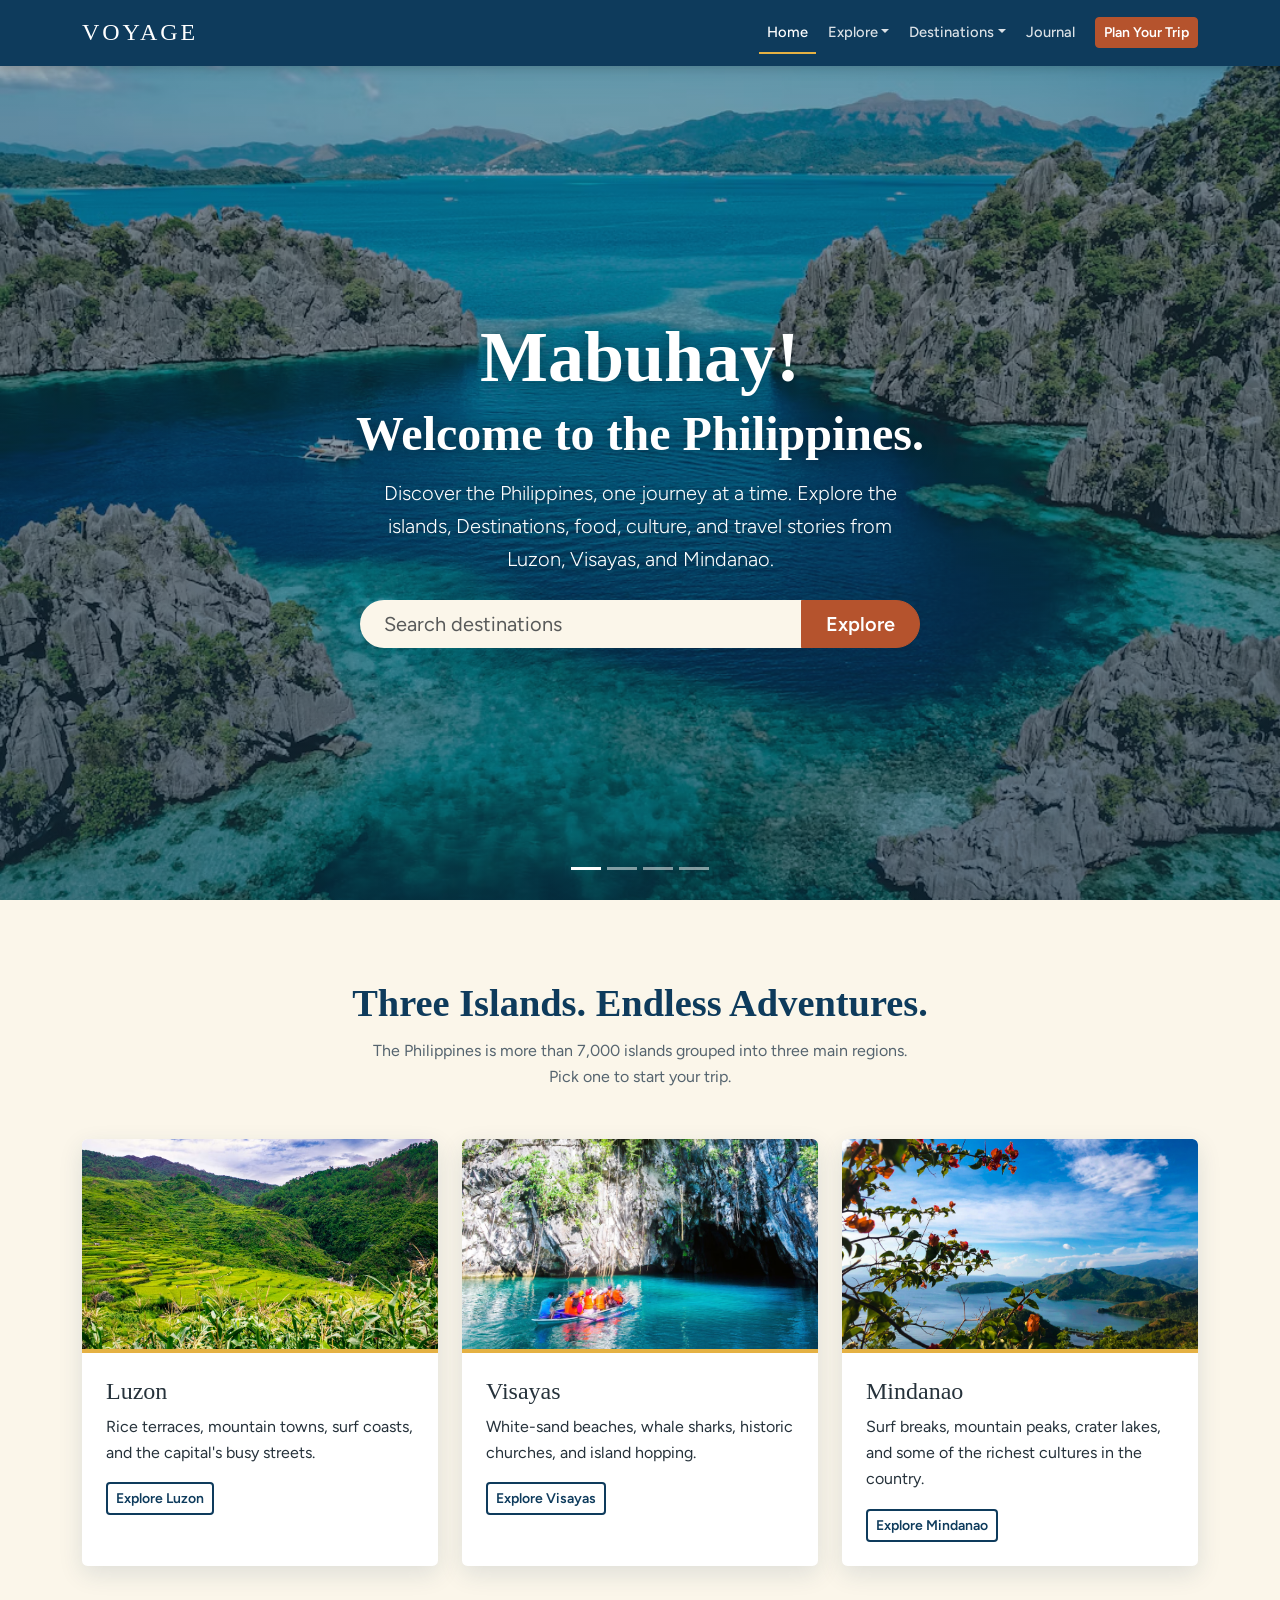
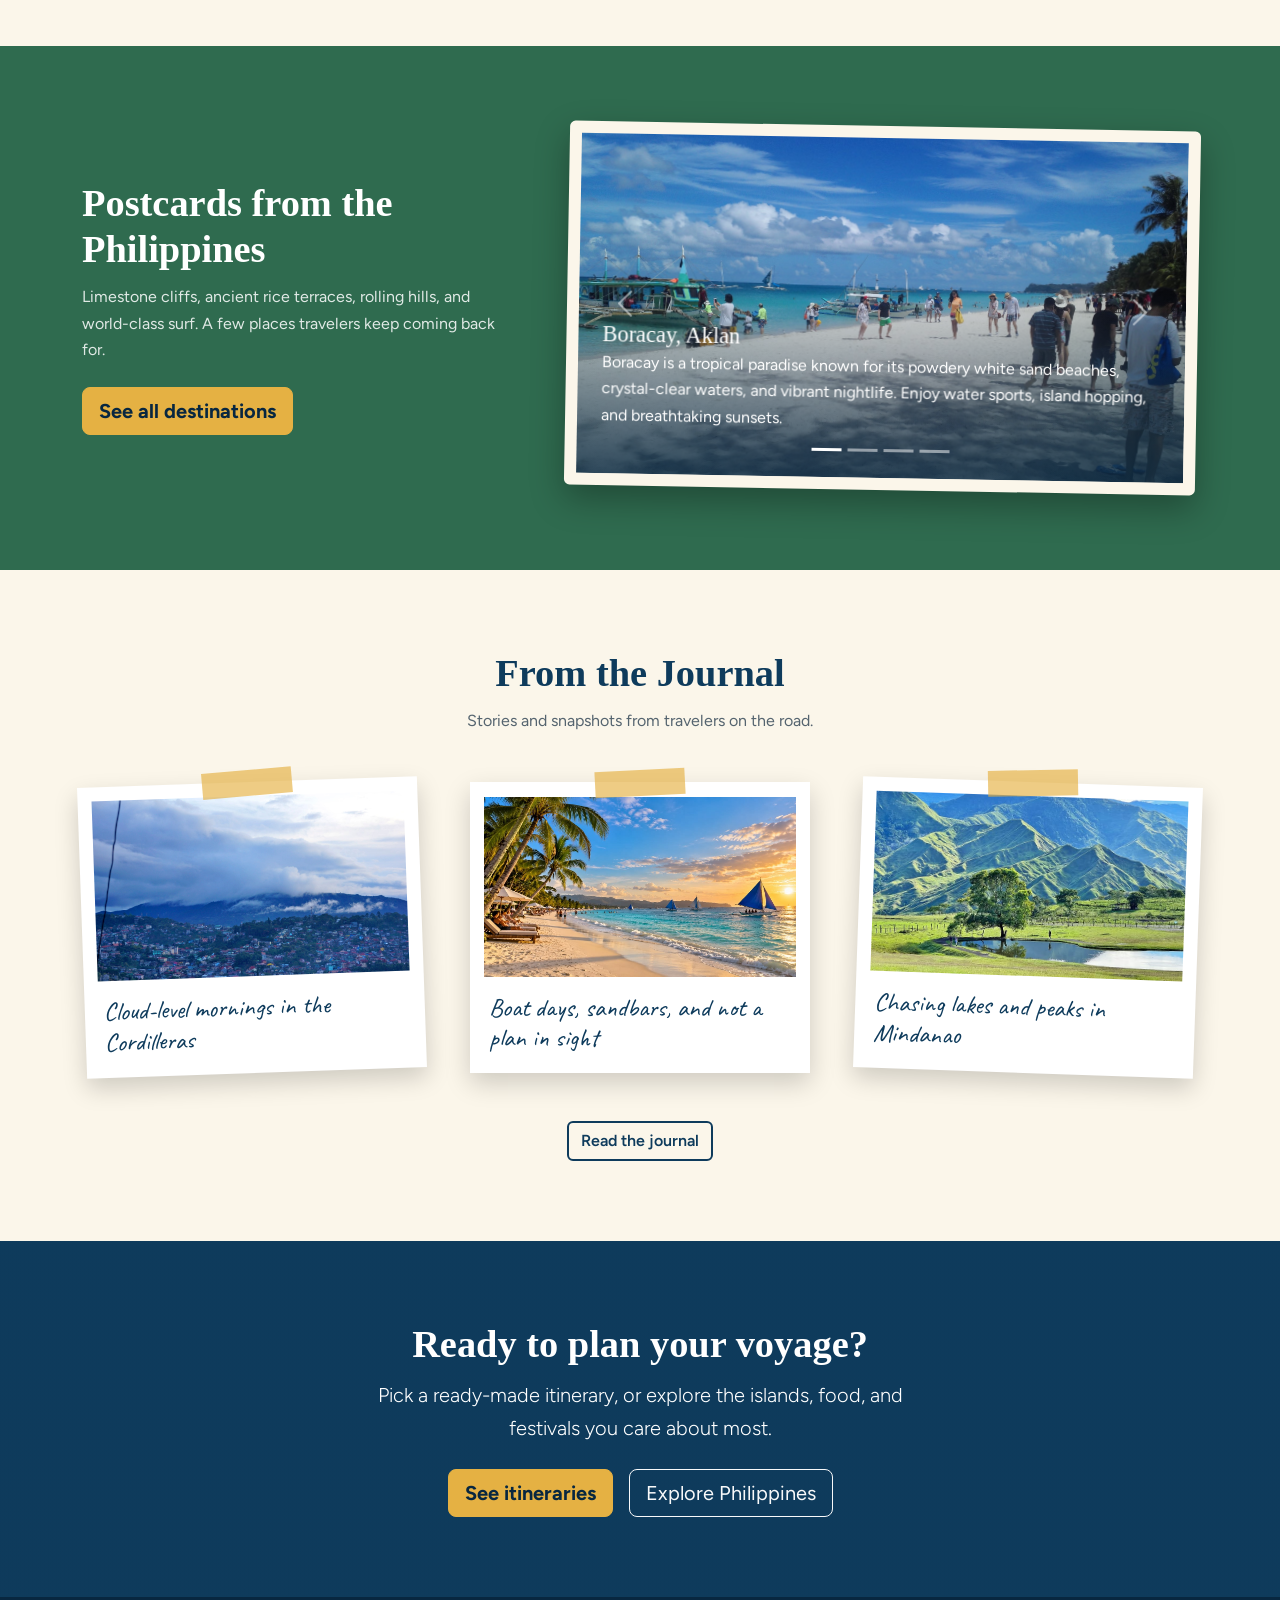
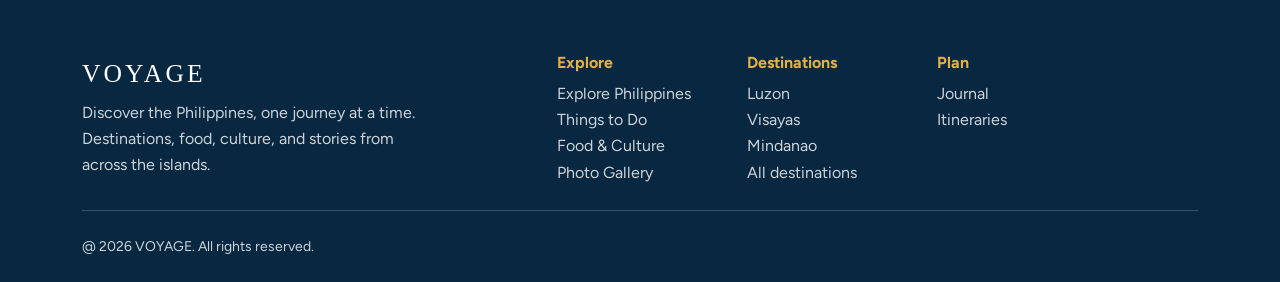
==== commit 911d8c02: "Updated" ====
--- a/index.html
+++ b/index.html
@@ -500,7 +500,7 @@
               <a href="journal-entry.html" class="text-decoration-none">
                 <figure class="polaroid tilt-left mb-0">
                   <div
-                    class="polaroid-img island-luzon"
+                    class="polaroid-img polaroid-luzon"
                     role="img"
                     aria-label="Misty rice terraces in the morning"
                   ></div>
@@ -514,7 +514,7 @@
               <a href="journal-entry.html" class="text-decoration-none">
                 <figure class="polaroid mb-0">
                   <div
-                    class="polaroid-img island-visayas"
+                    class="polaroid-img polaroid-visayas"
                     role="img"
                     aria-label="A white sandbar surrounded by clear water"
                   ></div>
@@ -528,7 +528,7 @@
               <a href="journal-entry.html" class="text-decoration-none">
                 <figure class="polaroid tilt-right mb-0">
                   <div
-                    class="polaroid-img island-mindanao"
+                    class="polaroid-img polaroid-mindanao"
                     role="img"
                     aria-label="A crater lake surrounded by peaks"
                   ></div>
--- a/style.css
+++ b/style.css
@@ -10,6 +10,8 @@
   --terracotta-dark: #96441f;
   --gold: #e5b143;
   --ink: #26323b;
+  --text-muted: #6b6b6b;
+  --border-light: #e0d5c5;
 
   --bs-body-font-family: "Figtree", system-ui, sans-serif;
   --bs-body-bg: var(--cream);
@@ -240,18 +242,39 @@
 }
 .slide-hulugan-falls {
   background:
-    url("img/hulugan_falls.jpeg") center / cover,
+    url("img/hulugan_falls.jpg") center / cover,
     linear-gradient(135deg, #5b8c3a, #2f6b4f);
 }
 .slide-intramuros {
   background:
-    url("img/intramuros.jpeg") center / cover,
+    url("img/intramuros.jpg") center / cover,
     linear-gradient(135deg, #a8b45a, #6b8f3e);
 }
 .slide-kayangan-lake {
   background:
     url("img/kayangan_lake.jpeg") center / cover,
     linear-gradient(135deg, #3fa7b5, #e5b143);
+}
+
+.polaroid-luzon {
+  background:
+    url("img/baguio-featured.jpg") center / cover,
+    linear-gradient(135deg, #2f6b4f, #e5b143);
+  transition: ease-in-out 0.2s;
+}
+
+.polaroid-visayas {
+  background:
+    url("img/visayas-boracay.jpg") center / cover,
+    linear-gradient(135deg, #1b9aaa, #f3e2b3);
+  transition: ease-in-out 0.2s;
+}
+
+.polaroid-mindanao {
+  background:
+    url("img/mindanao-bukidnon.jpg") center / cover,
+    linear-gradient(135deg, #0e3b5c, #3f8f87);
+  transition: ease-in-out 0.2s;
 }
 
 /* ---------- Hero ---------- */
@@ -915,3 +938,1400 @@
     transition: none;
   }
 }
+
+.pg-hero {
+  padding: 5rem 0 4.5rem;
+  background:
+    linear-gradient(180deg, rgba(8, 39, 64, 0.45), rgba(8, 39, 64, 0.7)),
+    linear-gradient(135deg, #1b9aaa, #2f6b4f 60%, #0e3b5c);
+}
+.pg-hero h1 {
+  color: #fff;
+  text-shadow: 0 2px 18px rgba(0, 0, 0, 0.45);
+  line-height: 1.15;
+}
+.pg-hero .lead {
+  max-width: 560px;
+  text-shadow: 0 1px 8px rgba(0, 0, 0, 0.4);
+}
+/* One existing hero photo per page (change the file if you like) */
+.pg-hero-things {
+  background:
+    linear-gradient(180deg, rgba(8, 39, 64, 0.45), rgba(8, 39, 64, 0.7)),
+    url("img/hero1_img.avif") center / cover no-repeat,
+    linear-gradient(135deg, #1b9aaa, #2f6b4f);
+}
+.pg-hero-food {
+  background:
+    linear-gradient(180deg, rgba(8, 39, 64, 0.45), rgba(8, 39, 64, 0.7)),
+    url("img/hero3_img.avif") center / cover no-repeat,
+    linear-gradient(135deg, #b5532d, #e5b143);
+}
+.pg-hero-gallery {
+  background:
+    linear-gradient(180deg, rgba(8, 39, 64, 0.45), rgba(8, 39, 64, 0.7)),
+    url("img/hero4_img.avif") center / cover no-repeat,
+    linear-gradient(135deg, #0e3b5c, #3f8f87);
+}
+
+/* ---------- THINGS TO DO ---------- */
+.td-card {
+  border: 0;
+  border-radius: 0.35rem;
+  background: #fff;
+  box-shadow: 0 8px 24px rgba(14, 59, 92, 0.12);
+  overflow: hidden;
+}
+.td-card .card-body {
+  border-top: 4px solid var(--gold);
+  padding: 1.5rem;
+}
+.td-card .card-title {
+  font-size: 1.35rem;
+  margin-top: 0.4rem;
+}
+.td-photo {
+  height: 210px;
+  transition: transform 0.3s ease;
+}
+.td-card:hover .td-photo {
+  transform: scale(1.04);
+}
+/* clip the zoom so it stays inside the card */
+.td-card {
+  isolation: isolate;
+}
+.td-tag {
+  display: inline-block;
+  font-size: 0.75rem;
+  font-weight: 700;
+  letter-spacing: 0.06em;
+  text-transform: uppercase;
+  color: var(--terracotta);
+}
+.td-try {
+  font-size: 0.92rem;
+  color: #55646f;
+}
+.td-try b {
+  color: var(--ocean);
+}
+/* Photos go in img/. Gradient shows if the file is missing. */
+.td-beach {
+  background:
+    url("img/todo1_Snorkle at Coron, Palawan.jpg") center / cover,
+    linear-gradient(135deg, #1b9aaa, #f3e2b3);
+}
+.td-nature {
+  background:
+    url("img/todo2_Hiking at Binabaje Hills, Bohol, Philippines.jpg") center /
+      cover,
+    linear-gradient(135deg, #2f6b4f, #8fbf7a);
+}
+.td-heritage {
+  background:
+    url("img/todo3_Intramuros\,\ Philippines.jpg") center / cover,
+    linear-gradient(135deg, #a8b45a, #6b8f3e);
+}
+.td-food {
+  background:
+    url("img/todo4_Filipino\ Food.jpg") center / cover,
+    linear-gradient(135deg, #b5532d, #e5b143);
+}
+.td-culture {
+  background:
+    url("img/todo5_Dinagyang\ Festival.jpg") center / cover,
+    linear-gradient(135deg, #e5b143, #b5532d);
+}
+.td-adventure {
+  background:
+    url("img/todo6_Kayaking\ Philippines.jpg") center / cover,
+    linear-gradient(135deg, #0e3b5c, #3f8f87);
+}
+.td-info {
+  background: #fff;
+  border-top: 4px solid var(--gold);
+  border-radius: 0.5rem;
+  padding: 1.6rem 1.8rem;
+  box-shadow: 0 8px 24px rgba(14, 59, 92, 0.12);
+}
+.td-info li {
+  margin-bottom: 0.4rem;
+}
+
+/* ---------- FOOD & CULTURE ---------- */
+.fc-dish {
+  border: 0;
+  border-radius: 0.9rem;
+  background: #fff;
+  overflow: hidden;
+  box-shadow: 0 8px 24px rgba(14, 59, 92, 0.12);
+}
+.fc-dish .card-body {
+  padding: 1.25rem 1.4rem 1.5rem;
+}
+.fc-dish .card-title {
+  font-size: 1.3rem;
+  margin-top: 0.3rem;
+}
+.fc-photo {
+  aspect-ratio: 4 / 3;
+}
+.fc-tag {
+  display: inline-block;
+  font-size: 0.75rem;
+  font-weight: 700;
+  letter-spacing: 0.06em;
+  text-transform: uppercase;
+  color: var(--green);
+}
+.fc-adobo {
+  background:
+    url("img/food1_Adobo.jpg") center / cover,
+    linear-gradient(135deg, #5a3a22, #b5532d);
+}
+.fc-lechon {
+  background:
+    url("img/food2_Lechon.jpg") center / cover,
+    linear-gradient(135deg, #b5532d, #e5b143);
+}
+.fc-halohalo {
+  background:
+    url("img/food3_Halo-Halo.jpg") center / cover,
+    linear-gradient(135deg, #8a5fb0, #f3e2b3);
+}
+.fc-sisig {
+  background:
+    url("img/food4_Sisig.jpg") center / cover,
+    linear-gradient(135deg, #96441f, #e5b143);
+}
+.fc-kinilaw {
+  background:
+    url("img/food5_Kinilaw.jpg") center / cover,
+    linear-gradient(135deg, #1b9aaa, #f3e2b3);
+}
+.fc-sinigang {
+  background:
+    url("img/food6_Sinigang.jpg") center / cover,
+    linear-gradient(135deg, #2f6b4f, #e5b143);
+}
+
+/* Festival cards (no photo needed) */
+.fc-fest {
+  background: var(--cream);
+  color: var(--ink);
+  border-radius: 0.35rem;
+  overflow: hidden;
+  box-shadow: 0 10px 24px rgba(0, 0, 0, 0.2);
+}
+.fc-fest-head {
+  background: var(--gold);
+  color: var(--ocean-dark);
+  font-weight: 700;
+  padding: 0.5rem 1.2rem;
+}
+.fc-fest-body {
+  padding: 1.2rem;
+}
+.fc-fest-body h3 {
+  font-size: 1.35rem;
+  color: var(--ocean);
+}
+.fc-fest-body p b {
+  color: var(--terracotta);
+}
+
+/* Culture tips accordion */
+.fc-accordion {
+  --bs-accordion-active-bg: var(--ocean);
+  --bs-accordion-active-color: #fff;
+  --bs-accordion-btn-focus-box-shadow: 0 0 0 0.25rem rgba(229, 177, 67, 0.5);
+  --bs-accordion-border-color: #e4dcc6;
+}
+.fc-accordion .accordion-button {
+  font-weight: 600;
+  color: var(--ocean);
+}
+.fc-accordion .accordion-button:not(.collapsed)::after {
+  filter: brightness(0) invert(1);
+}
+
+/* ---------- PHOTO GALLERY ---------- */
+.gl-tabs {
+  gap: 0.5rem;
+}
+.gl-tabs .nav-link {
+  border: 2px solid var(--ocean);
+  border-radius: 50rem;
+  color: var(--ocean);
+  font-weight: 600;
+  padding: 0.35rem 1.2rem;
+}
+.gl-tabs .nav-link:hover {
+  background: var(--sand);
+}
+.gl-tabs .nav-link.active {
+  background: var(--ocean);
+  color: #fff;
+}
+.gl-tile {
+  position: relative;
+  margin: 0;
+  overflow: hidden;
+  border: 8px solid #fff;
+  border-radius: 0.35rem;
+  background: #fff;
+  box-shadow: 0 8px 24px rgba(14, 59, 92, 0.15);
+}
+.gl-photo {
+  aspect-ratio: 4 / 3;
+  transition: transform 0.4s ease;
+}
+.gl-tile:hover .gl-photo {
+  transform: scale(1.05);
+}
+.gl-tile figcaption {
+  position: absolute;
+  left: 0;
+  right: 0;
+  bottom: 0;
+  padding: 1.8rem 0.9rem 0.7rem;
+  color: #fff;
+  font-size: 0.9rem;
+  font-weight: 600;
+  background: linear-gradient(transparent, rgba(8, 39, 64, 0.85));
+}
+/* These reuse the photos your groupmates already added to img/ */
+.gl-boracay {
+  background:
+    url("img/boracay.jpg") center / cover,
+    linear-gradient(135deg, #1b9aaa, #2f6b4f);
+}
+.gl-terraces {
+  background:
+    url("img/hero2_img.avif") center / cover,
+    linear-gradient(135deg, #2f6b4f, #e5b143);
+}
+.gl-mindanao {
+  background:
+    url("img/mindanao.jpg") center / cover,
+    linear-gradient(135deg, #0e3b5c, #3f8f87);
+}
+.gl-intramuros {
+  background:
+    url("img/intramuros.jpg") center / cover,
+    linear-gradient(135deg, #a8b45a, #6b8f3e);
+}
+.gl-hulugan {
+  background:
+    url("img/hulugan_falls.jpg") center / cover,
+    linear-gradient(135deg, #5b8c3a, #2f6b4f);
+}
+.gl-siargao {
+  background:
+    url("img/hero4_img.avif") center / cover,
+    linear-gradient(135deg, #1b9aaa, #f3e2b3);
+}
+.gl-kayangan {
+  background:
+    url("img/kayangan_lake.jpeg") center / cover,
+    linear-gradient(135deg, #3fa7b5, #e5b143);
+}
+.gl-bohol {
+  background:
+    url("img/hero3_img.avif") center / cover,
+    linear-gradient(135deg, #5b8c3a, #2f6b4f);
+}
+.gl-visayas {
+  background:
+    url("img/visayas.avif") center / cover,
+    linear-gradient(135deg, #1b9aaa, #f3e2b3);
+}
+
+@media (prefers-reduced-motion: reduce) {
+  .td-photo,
+  .gl-photo {
+    transition: none;
+  }
+  .td-card:hover .td-photo,
+  .gl-tile:hover .gl-photo {
+    transform: none;
+  }
+}
+@media (max-width: 575.98px) {
+  .pg-hero {
+    padding: 3.5rem 0;
+  }
+}
+/* ===== END OF ENRACA'S PAGES ===== */
+
+/* =========================
+      DESTINATION CSS
+========================= */
+
+/* =========================
+           HERO
+========================= */
+.hero-luzon {
+  min-height: 480px;
+  display: flex;
+  align-items: center;
+  color: white;
+  background:
+    linear-gradient(90deg, rgba(18, 40, 64, 0.88), rgba(18, 40, 64, 0.25)),
+    url("img/luzon-hero-bg.jpg");
+  background-size: cover;
+  background-position: center;
+}
+
+/* VISAYAS */
+.hero-visayas {
+  min-height: 480px;
+  display: flex;
+  align-items: center;
+  color: white;
+  background:
+    linear-gradient(90deg, rgba(18, 40, 64, 0.88), rgba(18, 40, 64, 0.25)),
+    url("img/visayas-hero-bg.jpg");
+  background-size: cover;
+  background-position: center;
+}
+
+/* MINDANAO */
+.hero-mindanao {
+  min-height: 480px;
+  display: flex;
+  align-items: center;
+  color: white;
+  background:
+    linear-gradient(90deg, rgba(18, 40, 64, 0.88), rgba(18, 40, 64, 0.25)),
+    url("img/mindanao-hero-bg.jpg");
+  background-size: cover;
+  background-position: center;
+}
+
+.hero-luzon h1,
+.hero-visayas h1,
+.hero-mindanao h1 {
+  font-family: Georgia, serif;
+  font-size: clamp(2.7rem, 6vw, 4.7rem);
+  font-weight: bold;
+}
+
+.hero-luzon p,
+.hero-visayas p,
+.hero-mindanao p {
+  max-width: 650px;
+  line-height: 1.8;
+}
+
+.eyebrow {
+  color: #f3d98f;
+  text-transform: uppercase;
+  letter-spacing: 2px;
+  font-size: 0.8rem;
+  font-weight: bold;
+}
+
+.btn-explore {
+  background: var(--terracotta);
+  color: white;
+  padding: 12px 24px;
+  border-radius: 3px;
+  font-weight: bold;
+  text-decoration: none;
+  display: inline-block;
+}
+
+.btn-explore:hover {
+  background: #d4724a;
+  color: white;
+}
+
+/* =========================
+      DESTINATIONS
+========================= */
+
+.section-title {
+  font-family: Georgia, serif;
+  color: var(--ocean);
+  font-size: clamp(1.8rem, 3vw, 2.5rem);
+}
+
+.destination-card {
+  height: 100%;
+  background: #fffdf7;
+  border: 1px solid var(--border-light);
+  transition:
+    transform 0.25s,
+    box-shadow 0.25s;
+  overflow: hidden;
+}
+
+.destination-card:hover {
+  transform: translateY(-5px);
+  box-shadow: 0 8px 20px #00000018;
+}
+
+.destination-card img {
+  width: 100%;
+  height: 220px;
+  object-fit: cover;
+}
+
+.destination-card h3 {
+  color: var(--ocean);
+  font-family: Georgia, serif;
+  font-size: 1.5rem;
+}
+
+.destination-card p {
+  color: var(--text-muted);
+  font-size: 0.93rem;
+  line-height: 1.7;
+}
+
+.destination-tag {
+  color: var(--terracotta);
+  text-transform: uppercase;
+  letter-spacing: 1.5px;
+  font-size: 0.75rem;
+  font-weight: bold;
+}
+
+/* =========================
+       TRAVEL TIPS
+========================= */
+
+#travel-tips .bg-white,
+#travel-tips .bg-white * {
+  visibility: visible !important;
+  opacity: 1 !important;
+}
+
+#travel-tips .bg-white p {
+  color: #123f5d !important;
+  display: block !important;
+  font-size: 15px;
+  line-height: 1.9;
+  margin-top: 16px;
+}
+
+#travel-tips .bg-white h3,
+#travel-tips .bg-white h4,
+#travel-tips .bg-white h5 {
+  color: #123f5d !important;
+}
+
+.tip-number {
+  color: var(--terracotta);
+  font-weight: bold;
+  letter-spacing: 1px;
+}
+
+.d-destination {
+  border: 0;
+  border-radius: 0.9rem;
+  background: #fff;
+  overflow: hidden;
+  box-shadow: 0 8px 24px rgba(14, 59, 92, 0.12);
+}
+.d-destination .card-body {
+  padding: 1.25rem 1.4rem 1.5rem;
+}
+.d-destination .card-title {
+  font-size: 1.3rem;
+  margin-top: 0.3rem;
+}
+.d-photo {
+  aspect-ratio: 4 / 3;
+}
+.d-tag {
+  display: inline-block;
+  font-size: 0.75rem;
+  font-weight: 700;
+  letter-spacing: 0.06em;
+  text-transform: uppercase;
+  color: var(--green);
+}
+
+/* luzon */
+.d-baguio {
+  background:
+    url("img/luzon-baguio.jpg") center / cover,
+    linear-gradient(135deg, #5a3a22, #b5532d);
+}
+.d-banaue {
+  background:
+    url("img/luzon-banaue.jpg") center / cover,
+    linear-gradient(135deg, #b5532d, #e5b143);
+}
+.d-vigan {
+  background:
+    url("img/luzon-vigan.jpg") center / cover,
+    linear-gradient(135deg, #8a5fb0, #f3e2b3);
+}
+.d-batangas {
+  background:
+    url("img/luzon-batangas.jpg") center / cover,
+    linear-gradient(135deg, #96441f, #e5b143);
+}
+.d-bicol {
+  background:
+    url("img/luzon-bicol.jpg") center / cover,
+    linear-gradient(135deg, #1b9aaa, #f3e2b3);
+}
+.d-palawan {
+  background:
+    url("img/luzon-palawan.jpg") center / cover,
+    linear-gradient(135deg, #2f6b4f, #e5b143);
+}
+
+/* visayas */
+
+.d-boracay {
+  background:
+    url("img/visayas-boracay.jpg") center / cover,
+    linear-gradient(135deg, #5a3a22, #b5532d);
+}
+.d-bohol {
+  background:
+    url("img/visayas-bohol.jpg") center / cover,
+    linear-gradient(135deg, #b5532d, #e5b143);
+}
+.d-cebu {
+  background:
+    url("img/visayas-cebu.jpg") center / cover,
+    linear-gradient(135deg, #8a5fb0, #f3e2b3);
+}
+.d-bantayan {
+  background:
+    url("img/visayas-bantayan.jpg") center / cover,
+    linear-gradient(135deg, #96441f, #e5b143);
+}
+.d-moalboal {
+  background:
+    url("img/visayas-moalboal.jpg") center / cover,
+    linear-gradient(135deg, #1b9aaa, #f3e2b3);
+}
+.d-iloilo {
+  background:
+    url("img/visayas-iloilo.jpg") center / cover,
+    linear-gradient(135deg, #2f6b4f, #e5b143);
+}
+
+/* mindanao */
+
+.d-bukidnon {
+  background:
+    url("img/mindanao-bukidnon.jpg") center / cover,
+    linear-gradient(135deg, #5a3a22, #b5532d);
+}
+.d-siargao {
+  background:
+    url("img/mindanao-siargao.jpg") center / cover,
+    linear-gradient(135deg, #b5532d, #e5b143);
+}
+.d-iligan {
+  background:
+    url("img/mindanao-iligan.jpg") center / cover,
+    linear-gradient(135deg, #8a5fb0, #f3e2b3);
+}
+.d-davao {
+  background:
+    url("img/mindanao-davao.jpg") center / cover,
+    linear-gradient(135deg, #96441f, #e5b143);
+}
+.d-camiguin {
+  background:
+    url("img/mindanao-camiguin.jpg") center / cover,
+    linear-gradient(135deg, #1b9aaa, #f3e2b3);
+}
+.d-zamboanga {
+  background:
+    url("img/mindanao-zam.jpg") center / cover,
+    linear-gradient(135deg, #2f6b4f, #e5b143);
+}
+
+/* ============================================
+      JOURNAL PAGE — SCRAPBOOK AESTHETIC
+============================================ */
+/* ---- HERO SECTION ---- */
+.journal-hero {
+   background-color: #F5EDD8;
+   padding: 3.5rem 0 1rem;
+   position: relative;
+   overflow: hidden;
+}
+
+.hero-title {
+    font-family: 'Playfair Display', serif;
+    font-size: 3.2rem;
+    font-style: italic;
+    color: #1B3A5C;
+    line-height: 1.1;
+    margin-bottom: 0.4rem;
+}
+
+.hero-subtitle {
+    font-family: 'Playfair Display', serif;
+    font-size: 1.15rem;
+    font-style: italic;
+    color: #5A4A30;
+    margin-bottom: 0;
+}
+
+/* ---- NOTEBOOK FEATURED SECTION ---- */
+.notebook-section {
+    background-color: #F5EDD8;
+    padding: 2rem 0 3rem;
+    position: relative;
+}
+
+/* The notebook card itself */
+.notebook-card {
+    background-color: #FEFAF2;
+    border: 1px solid #D9C9A8;
+    border-radius: 6px;
+    box-shadow:
+        0 4px 20px rgba(0,0,0,0.1),
+        inset 0 0 0 8px #F0E6CC,
+        inset 0 0 0 9px #D9C9A8;
+    padding: 2rem;
+    position: relative;
+    overflow: hidden;
+}
+
+/* Notebook lines on the right side */
+.notebook-card::before {
+    content: '';
+    position: absolute;
+    top: 0; bottom: 0;
+    right: 0;
+    width: 55%;
+    background-image: repeating-linear-gradient(
+      to bottom,
+      transparent,
+      transparent 27px,
+      rgba(180,160,120,0.25) 27px,
+      rgba(180,160,120,0.25) 28px
+    );
+      pointer-events: none;
+}
+
+/* Red margin line */
+.notebook-card::after {
+     content: '';
+     position: absolute;
+     top: 0; bottom: 0;
+     left: 46%;
+     width: 2px;
+     background-color: rgba(220, 120, 100, 0.3);
+     pointer-events: none;
+}
+
+.notebook-photo {
+     width: 100%;
+     height: 260px;
+     object-fit: cover;
+     border-radius: 3px;
+     box-shadow: 3px 3px 12px rgba(0,0,0,0.2);
+}
+
+.notebook-photo-placeholder {
+      width: 100%;
+      height: 260px;
+      border-radius: 3px;
+      box-shadow: 3px 3px 12px rgba(0,0,0,0.2);
+      display: flex;
+      align-items: center;
+      justify-content: center;
+      background: linear-gradient(135deg, #3A7D44 0%, #1B3A5C 100%);
+      flex-direction: column;
+      color: white;
+}
+
+.featured-entry-title {
+      font-family: 'Playfair Display', serif;
+      font-size: 1.6rem;
+      color: #1B3A5C;
+      margin-bottom: 0.4rem;
+      line-height: 1.3;
+}
+
+.featured-entry-date {
+      font-family: 'Lato', sans-serif;
+      font-size: 0.82rem;
+      color: #888;
+      display: flex;
+      align-items: center;
+      gap: 0.4rem;
+      margin-bottom: 1rem;
+}
+
+        .featured-entry-text {
+            font-family: 'Lato', sans-serif;
+            font-size: 0.88rem;
+            color: #5A4A30;
+            line-height: 1.8;
+        }
+
+        /* Sticky note / postcard element */
+        .sticky-note {
+            background-color: #F5E6C0;
+            border: 1px solid #D9C089;
+            border-radius: 2px;
+            padding: 1rem 1.25rem;
+            box-shadow: 2px 3px 8px rgba(0,0,0,0.12), -1px -1px 0 rgba(0,0,0,0.05);
+            transform: rotate(2deg);
+            font-family: 'Caveat', cursive;
+            font-size: 1rem;
+            color: #5A4A30;
+            line-height: 1.5;
+            max-width: 200px;
+            margin-left: auto;
+        }
+
+        /* ---- READ MORE BUTTON ---- */
+        .btn-read-more {
+            background-color: #1B3A5C;
+            color: #FEFAF2;
+            font-family: 'Lato', sans-serif;
+            font-size: 0.82rem;
+            font-weight: 700;
+            letter-spacing: 1px;
+            padding: 0.6rem 1.75rem;
+            border: none;
+            border-radius: 3px;
+            text-decoration: none;
+            display: inline-block;
+            transition: background-color 0.3s ease;
+        }
+
+        .btn-read-more:hover {
+            background-color: #2a5580;
+            color: #FEFAF2;
+        }
+
+        /* ---- MORE JOURNAL ENTRIES SECTION ---- */
+        .entries-section {
+            background-color: #F5EDD8;
+            padding: 2.5rem 0 4rem;
+            position: relative;
+        }
+
+        .entries-heading {
+            font-family: 'Playfair Display', serif;
+            font-size: 1.6rem;
+            color: #1B3A5C;
+            margin-bottom: 1.5rem;
+        }
+
+        /* Polaroid-style card */
+        .polaroid-card {
+            background-color: #FEFAF2;
+            border: 1px solid #D9C9A8;
+            border-radius: 2px;
+            padding: 0.6rem 0.6rem 1rem 0.6rem;
+            box-shadow: 2px 4px 12px rgba(0,0,0,0.12);
+            transition: transform 0.3s ease, box-shadow 0.3s ease;
+            text-decoration: none;
+            display: block;
+}
+
+.polaroid-card:hover {
+            transform: translateY(-4px) rotate(0.5deg);
+            box-shadow: 4px 8px 20px rgba(0,0,0,0.16);
+}
+
+.polaroid-img {
+            width: 100%;
+            height: 180px;
+            object-fit: cover;
+            display: block;
+}
+
+.polaroid-img-placeholder {
+            width: 100%;
+            height: 180px;
+            display: flex;
+            align-items: center;
+            justify-content: center;
+            flex-direction: column;
+}
+
+.polaroid-caption {
+            padding: 0.7rem 0.3rem 0.1rem;
+}
+
+.polaroid-caption .entry-title {
+            font-family: 'Playfair Display', serif;
+            font-size: 0.95rem;
+            color: #1B3A5C;
+            margin-bottom: 0.2rem;
+            line-height: 1.3;
+        }
+
+.polaroid-caption .entry-meta {
+            font-family: 'Caveat', cursive;
+            font-size: 0.88rem;
+            color: #888;
+}
+
+/* Slight rotation on alternating cards */
+.polaroid-card.tilt-l { transform: rotate(-1.2deg); }
+.polaroid-card.tilt-r { transform: rotate(1deg); }
+.polaroid-card.tilt-l:hover { transform: rotate(0deg) translateY(-4px); }
+.polaroid-card.tilt-r:hover { transform: rotate(0deg) translateY(-4px); }
+
+      
+/* ============================================
+  JOURNAL ENTRY PAGE — SCRAPBOOK AESTHETIC
+============================================ */
+.journal-hero,
+.itin-hero {
+  padding: 3.5rem 0 2rem;
+  text-align: center;
+  background: transparent;
+}
+.journal-hero .hero-title,
+.itin-hero .itin-hero-title {
+  font-family: "Frances", Georgia, serif;
+  font-style: normal;
+  font-weight: 700;
+  font-size: clamp(2.2rem, 5vw, 3.2rem);
+  line-height: 1.15;
+  color: var(--ocean);
+  margin-bottom: 0.4rem;
+}
+.journal-hero .hero-subtitle,
+.itin-hero .itin-hero-subtitle {
+  max-width: 520px;
+  margin: 0 auto;
+  font-family: "Figtree", system-ui, sans-serif;
+  font-style: normal;
+  font-size: 1.1rem;
+  color: #55646f;
+}
+ 
+ 
+/* ================================
+            JOURNAL PAGE
+================================= */
+ 
+/* ---------- Featured entry (same look as .island-card) ---------- */
+.notebook-section {
+  padding: 1rem 0 4rem;
+  background: transparent;
+}
+.notebook-card {
+  background: #fff;
+  border: 0;
+  border-top: 4px solid var(--gold);
+  border-radius: 0.35rem;
+  box-shadow: 0 8px 24px rgba(14, 59, 92, 0.12);
+  padding: 1.75rem;
+}
+.notebook-card .notebook-photo {
+  display: block;
+  width: 100%;
+  height: 300px;
+  object-fit: cover;
+  border-radius: 0.35rem;
+}
+.notebook-card .featured-entry-title {
+  font-family: "Frances", Georgia, serif;
+  font-size: 1.5rem; /* same as .island-card .card-title */
+  font-weight: 700;
+  line-height: 1.25;
+  color: var(--ocean);
+  margin-bottom: 0.4rem;
+}
+.notebook-card .featured-entry-date {
+  display: flex;
+  align-items: center;
+  gap: 0.4rem;
+  margin-bottom: 1rem;
+  font-family: "Figtree", system-ui, sans-serif;
+  font-size: 0.9rem;
+  color: #55646f;
+}
+.notebook-card .featured-entry-date i {
+  color: var(--terracotta);
+}
+.notebook-card .featured-entry-text {
+  font-family: "Figtree", system-ui, sans-serif;
+  font-size: 1rem;
+  line-height: 1.65;
+  color: var(--ink);
+}
+ 
+/* Handwritten sticky note */
+.notebook-card .sticky-note {
+  background: #f6e2b0;
+  border: 0;
+  border-radius: 2px;
+  padding: 1rem 1.25rem;
+  box-shadow: 2px 4px 10px rgba(0, 0, 0, 0.15);
+  transform: rotate(2deg);
+  font-family: "Caveat", cursive;
+  font-size: 1.5rem;
+  line-height: 1.2;
+  color: var(--ocean);
+}
+ 
+/* Buttons */
+.btn-read-more {
+  display: inline-block;
+  padding: 0.375rem 0.75rem;
+  background: var(--terracotta);
+  color: #fff;
+  border: 1px solid var(--terracotta);
+  border-radius: 0.375rem;
+  font-family: "Figtree", system-ui, sans-serif;
+  font-size: 1rem;
+  font-weight: 600;
+  letter-spacing: 0;
+  text-decoration: none;
+  transition:
+    background 0.2s,
+    border-color 0.2s;
+}
+.btn-read-more:hover {
+  background: var(--terracotta-dark);
+  border-color: var(--terracotta-dark);
+  color: #fff;
+}
+ 
+
+.entries-section {
+  padding: 5rem 0;
+  background: var(--sand); /* same as .section-sand */
+}
+.entries-section .entries-heading {
+  font-family: "Frances", Georgia, serif;
+  font-size: clamp(1.8rem, 3.5vw, 2.5rem); 
+  font-weight: 700;
+  color: var(--ocean);
+  margin-bottom: 2rem;
+}
+.entries-section .polaroid-card {
+  position: relative;
+  display: block;
+  height: 100%;
+  background: #fff;
+  padding: 0.9rem 0.9rem 1.2rem;
+  border: 0;
+  border-radius: 0;
+  box-shadow: 0 10px 24px rgba(0, 0, 0, 0.18);
+  color: inherit;
+  text-decoration: none;
+  transition: transform 0.2s ease;
+}
+.entries-section .polaroid-card::before {
+  content: "";
+  position: absolute;
+  top: -12px;
+  left: 50%;
+  width: 90px;
+  height: 26px;
+  margin-left: -45px;
+  background: rgba(229, 177, 67, 0.65);
+  transform: rotate(-3deg);
+}
+.entries-section .polaroid-card.tilt-l {
+  transform: rotate(-2deg);
+}
+.entries-section .polaroid-card.tilt-r {
+  transform: rotate(2deg);
+}
+.entries-section .polaroid-card:hover,
+.entries-section .polaroid-card.tilt-l:hover,
+.entries-section .polaroid-card.tilt-r:hover {
+  transform: rotate(0) translateY(-4px);
+  color: inherit;
+}
+.entries-section .polaroid-card .polaroid-img {
+  display: block;
+  width: 100%;
+  height: 240px; 
+  object-fit: cover;
+}
+.entries-section .polaroid-caption {
+  padding: 0;
+}
+.entries-section .polaroid-caption .entry-title {
+  margin: 1rem 0.3rem 0;
+  font-family: "Frances", Georgia, serif;
+  font-size: 1.3rem;
+  font-weight: 700;
+  line-height: 1.25;
+  color: var(--ocean);
+}
+.entries-section .polaroid-caption .entry-meta {
+  margin: 0.1rem 0.3rem 0;
+  font-family: "Caveat", cursive;
+  font-size: 1.6rem; /* same as .handwritten */
+  line-height: 1.2;
+  color: var(--ocean);
+}
+ 
+ 
+/* =========================
+     JOURNAL ENTRY PAGE
+========================= */
+ 
+.entry-hero-photo {
+  display: block;
+  width: 100%;
+  height: clamp(260px, 45vh, 440px);
+  object-fit: cover;
+  background: linear-gradient(135deg, #2f6b4f, #0e3b5c);
+}
+ 
+.entry-article-section {
+  padding: 3rem 0 1rem;
+  background: transparent;
+}
+.entry-article-section .entry-main-title {
+  font-family: "Frances", Georgia, serif;
+  font-size: clamp(2.2rem, 5vw, 3.2rem);
+  font-weight: 700;
+  line-height: 1.15;
+  color: var(--ocean);
+  margin-bottom: 0.5rem;
+}
+.entry-article-section .entry-date-line {
+  display: flex;
+  align-items: center;
+  gap: 0.5rem;
+  margin-bottom: 1.25rem;
+  font-family: "Figtree", system-ui, sans-serif;
+  font-size: 0.95rem;
+  color: #55646f;
+}
+.entry-article-section .entry-date-line i {
+  color: var(--terracotta);
+}
+.entry-article-section .scrap-divider {
+  height: 4px; 
+  margin: 1.25rem 0 1.75rem;
+  border: 0;
+  opacity: 1;
+  background: var(--gold);
+}
+.entry-article-section .entry-body-text p {
+  font-family: "Figtree", system-ui, sans-serif;
+  font-size: 1.05rem;
+  line-height: 1.8;
+  color: var(--ink);
+  margin-bottom: 1.25rem;
+}
+ 
+/* -- Polaroid pair + sticky note -- */
+.photo-pair-section {
+  padding: 2rem 0 2.5rem;
+  background: transparent;
+}
+.photo-pair-section .polaroid-frame {
+  position: relative;
+  display: block;
+  background: #fff;
+  padding: 0.9rem 0.9rem 1.2rem;
+  border: 0;
+  border-radius: 0;
+  box-shadow: 0 10px 24px rgba(0, 0, 0, 0.18);
+  transition: transform 0.2s ease;
+}
+.photo-pair-section .polaroid-frame::before {
+  /* tape */
+  content: "";
+  position: absolute;
+  top: -12px;
+  left: 50%;
+  width: 90px;
+  height: 26px;
+  margin-left: -45px;
+  background: rgba(229, 177, 67, 0.65);
+  transform: rotate(-3deg);
+}
+.photo-pair-section .polaroid-frame.tilt-left {
+  transform: rotate(-2deg);
+}
+.photo-pair-section .polaroid-frame.tilt-right {
+  transform: rotate(2deg);
+}
+.photo-pair-section .polaroid-frame:hover {
+  transform: rotate(0) translateY(-4px);
+}
+.photo-pair-section .polaroid-photo {
+  display: block;
+  width: 100%;
+  height: 220px;
+  object-fit: cover;
+}
+.photo-pair-section .polaroid-label {
+  margin: 1rem 0.3rem 0;
+  padding: 0;
+  font-family: "Caveat", cursive;
+  font-size: 1.6rem;
+  line-height: 1.2;
+  text-align: left;
+  color: var(--ocean);
+}
+.photo-pair-section .sticky-note-quote {
+  position: relative;
+  max-width: 220px;
+  background: #f6e2b0;
+  border: 0;
+  border-radius: 2px;
+  padding: 1rem 1.25rem;
+  box-shadow: 2px 4px 10px rgba(0, 0, 0, 0.15);
+  transform: rotate(2deg);
+  font-family: "Caveat", cursive;
+  font-size: 1.4rem;
+  line-height: 1.2;
+  color: var(--ocean);
+}
+.photo-pair-section .sticky-note-quote::after {
+  /* folded corner */
+  content: "";
+  position: absolute;
+  right: 0;
+  bottom: 0;
+  border-style: solid;
+  border-width: 0 0 16px 16px;
+  border-color: transparent transparent var(--gold) transparent;
+}
+ 
+/* Back button — same as .btn-outline-ocean */
+.btn-back-journal {
+  display: inline-flex;
+  align-items: center;
+  gap: 0.5rem;
+  padding: 0.375rem 0.75rem;
+  background: transparent;
+  color: var(--ocean);
+  border: 2px solid var(--ocean);
+  border-radius: 0.375rem;
+  font-family: "Figtree", system-ui, sans-serif;
+  font-size: 1rem;
+  font-weight: 600;
+  letter-spacing: 0;
+  text-decoration: none;
+  transition:
+    background 0.2s,
+    color 0.2s;
+}
+.btn-back-journal:hover {
+  background: var(--ocean);
+  color: #fff;
+}
+ 
+ 
+/* ================================
+          ITINERARIES
+==================================*/
+ 
+.filter-section {
+  padding: 0 0 2rem;
+  background: transparent;
+}
+.filter-section #durationTabs {
+  justify-content: center;
+  gap: 0.5rem;
+}
+.filter-section .duration-pill {
+  padding: 0.35rem 1.2rem;
+  background: transparent;
+  color: var(--ocean);
+  border: 2px solid var(--ocean);
+  border-radius: 50rem;
+  font-family: "Figtree", system-ui, sans-serif;
+  font-size: 1rem;
+  font-weight: 600;
+  cursor: pointer;
+  transition:
+    background 0.2s,
+    color 0.2s;
+}
+.filter-section .duration-pill:hover {
+  background: var(--sand);
+  color: var(--ocean);
+  border-color: var(--ocean);
+}
+.filter-section .duration-pill.active,
+.filter-section .nav-link.duration-pill.active {
+  background: var(--ocean);
+  color: #fff;
+  border-color: var(--ocean);
+}
+ 
+/* ---------- Itinerary cards (same as .td-card / .island-card) ---------- */
+.itin-content {
+  padding: 4rem 0 5rem;
+  background: var(--sand); /* same as .section-sand */
+  overflow: visible;
+}
+.itin-content .itin-card-row {
+  overflow: hidden;
+  margin-bottom: 2rem;
+  background: #fff;
+  border: 0;
+  border-radius: 0.35rem;
+  box-shadow: 0 8px 24px rgba(14, 59, 92, 0.12);
+}
+.itin-content .itin-card-row:last-child {
+  margin-bottom: 0;
+}
+.itin-content .itin-photo-col {
+  position: relative;
+  min-height: 230px;
+  overflow: hidden;
+  background: linear-gradient(135deg, #1b9aaa, #2f6b4f);
+}
+.itin-content .itin-photo {
+  position: absolute;
+  inset: 0;
+  width: 100%;
+  height: 100%;
+  min-height: 0;
+  object-fit: cover;
+  transition: transform 0.3s ease; /* same zoom as .td-photo */
+}
+.itin-content .itin-card-row:hover .itin-photo {
+  transform: scale(1.04);
+}
+.itin-content .itin-details-col {
+  display: flex;
+  flex-direction: column;
+  justify-content: center;
+  padding: 1.5rem;
+  border-top: 4px solid var(--gold);
+}
+.itin-content .itin-card-title {
+  font-family: "Frances", Georgia, serif;
+  font-size: 1.5rem;
+  font-weight: 700;
+  line-height: 1.25;
+  color: var(--ocean);
+  margin-bottom: 0.25rem;
+}
+.itin-content .itin-card-divider {
+  margin: 0.75rem 0 1rem;
+  border: 0;
+  border-top: 1px solid var(--border-light);
+  opacity: 1;
+}
+.itin-content .itin-day-list {
+  list-style: none;
+  padding: 0;
+  margin: 0 0 1.5rem;
+}
+.itin-content .itin-day-list li {
+  display: flex;
+  align-items: baseline;
+  gap: 0.5rem;
+  padding: 0.35rem 0;
+  border-bottom: 1px dashed var(--border-light);
+  font-family: "Figtree", system-ui, sans-serif;
+  font-size: 1rem;
+  color: var(--ink);
+}
+.itin-content .itin-day-list li:last-child {
+  border-bottom: 0;
+}
+.itin-content .itin-day-list .day-label {
+  flex: none;
+  min-width: 5.5rem;
+  font-size: 0.75rem; /* same as .region-tag / .td-tag */
+  font-weight: 700;
+  letter-spacing: 0.06em;
+  text-transform: uppercase;
+  color: var(--terracotta);
+}
+.itin-content .btn-view-itin {
+  align-self: flex-start;
+  display: inline-block;
+  padding: 0.375rem 0.75rem;
+  background: var(--terracotta);
+  color: #fff;
+  border: 1px solid var(--terracotta);
+  border-radius: 0.375rem;
+  font-family: "Figtree", system-ui, sans-serif;
+  font-size: 1rem;
+  font-weight: 600;
+  letter-spacing: 0;
+  text-decoration: none;
+  transition:
+    background 0.2s,
+    border-color 0.2s;
+}
+.itin-content .btn-view-itin:hover {
+  background: var(--terracotta-dark);
+  border-color: var(--terracotta-dark);
+  color: #fff;
+}
+ 
+@media (min-width: 768px) {
+  .itin-content .itin-details-col {
+    padding: 1.75rem 2rem;
+    border-top: 0;
+    border-left: 4px solid var(--gold);
+  }
+}
+ 
+ 
+/* =====================================================================
+   RESPONSIVE + MOTION
+===================================================================== */
+@media (max-width: 767.98px) {
+  /* The entry page photo pair uses col-5 / col-5 / col-2 on every screen.
+     On phones: two photos side by side, sticky note on its own row. */
+  .photo-pair-section .row > :nth-child(1),
+  .photo-pair-section .row > :nth-child(2) {
+    width: 50%;
+  }
+  .photo-pair-section .row > :nth-child(3) {
+    width: 100%;
+  }
+  .photo-pair-section .sticky-note-quote {
+    max-width: 100%;
+  }
+}
+@media (max-width: 575.98px) {
+  .journal-hero,
+  .itin-hero {
+    padding: 2.5rem 0 1.5rem;
+  }
+  .notebook-card {
+    padding: 1.25rem;
+  }
+  .notebook-card .notebook-photo {
+    height: 220px;
+  }
+  .entries-section {
+    padding: 3.5rem 0;
+  }
+  .entries-section .polaroid-card.tilt-l,
+  .entries-section .polaroid-card.tilt-r,
+  .photo-pair-section .polaroid-frame.tilt-left,
+  .photo-pair-section .polaroid-frame.tilt-right {
+    transform: none;
+  }
+  .photo-pair-section .polaroid-photo {
+    height: 150px;
+  }
+}
+@media (prefers-reduced-motion: reduce) {
+  .entries-section .polaroid-card,
+  .photo-pair-section .polaroid-frame,
+  .itin-content .itin-photo {
+    transition: none;
+  }
+  .entries-section .polaroid-card:hover,
+  .photo-pair-section .polaroid-frame:hover,
+  .itin-content .itin-card-row:hover .itin-photo {
+    transform: none;
+  }
+}
